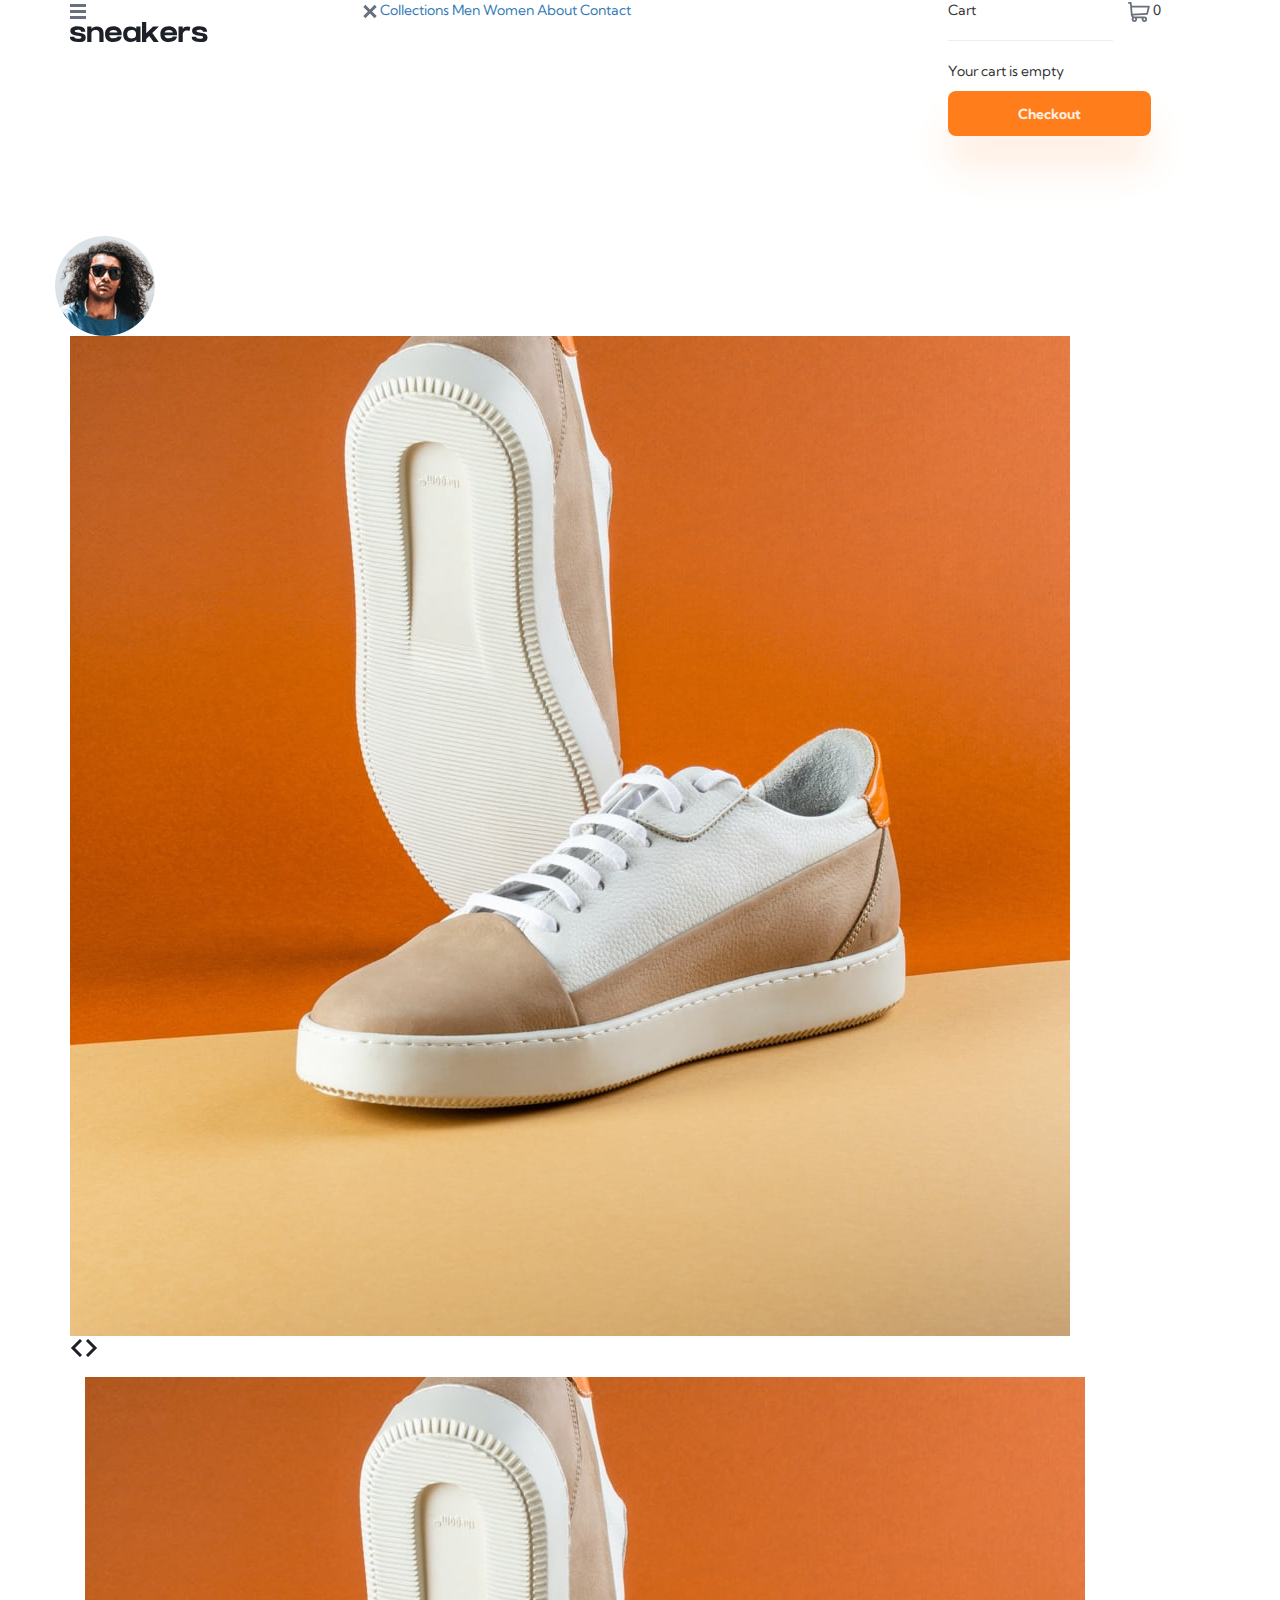
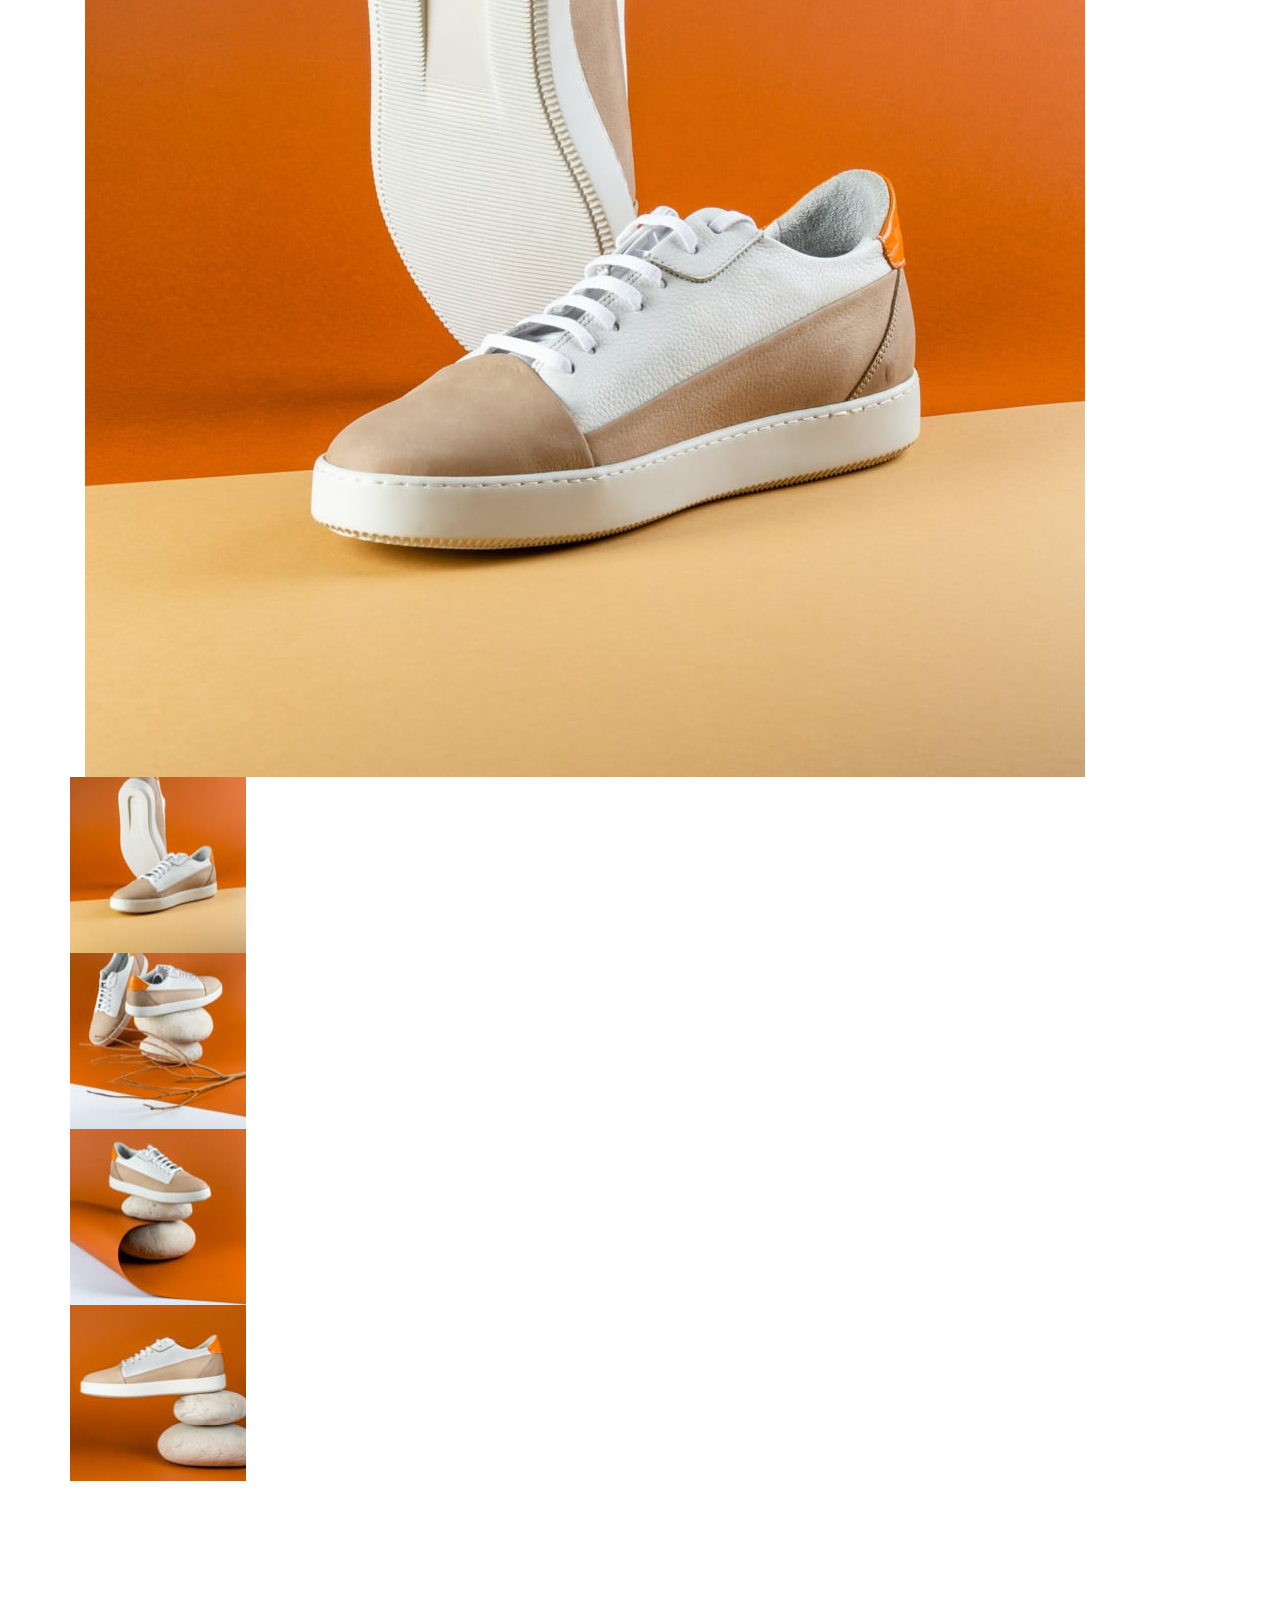
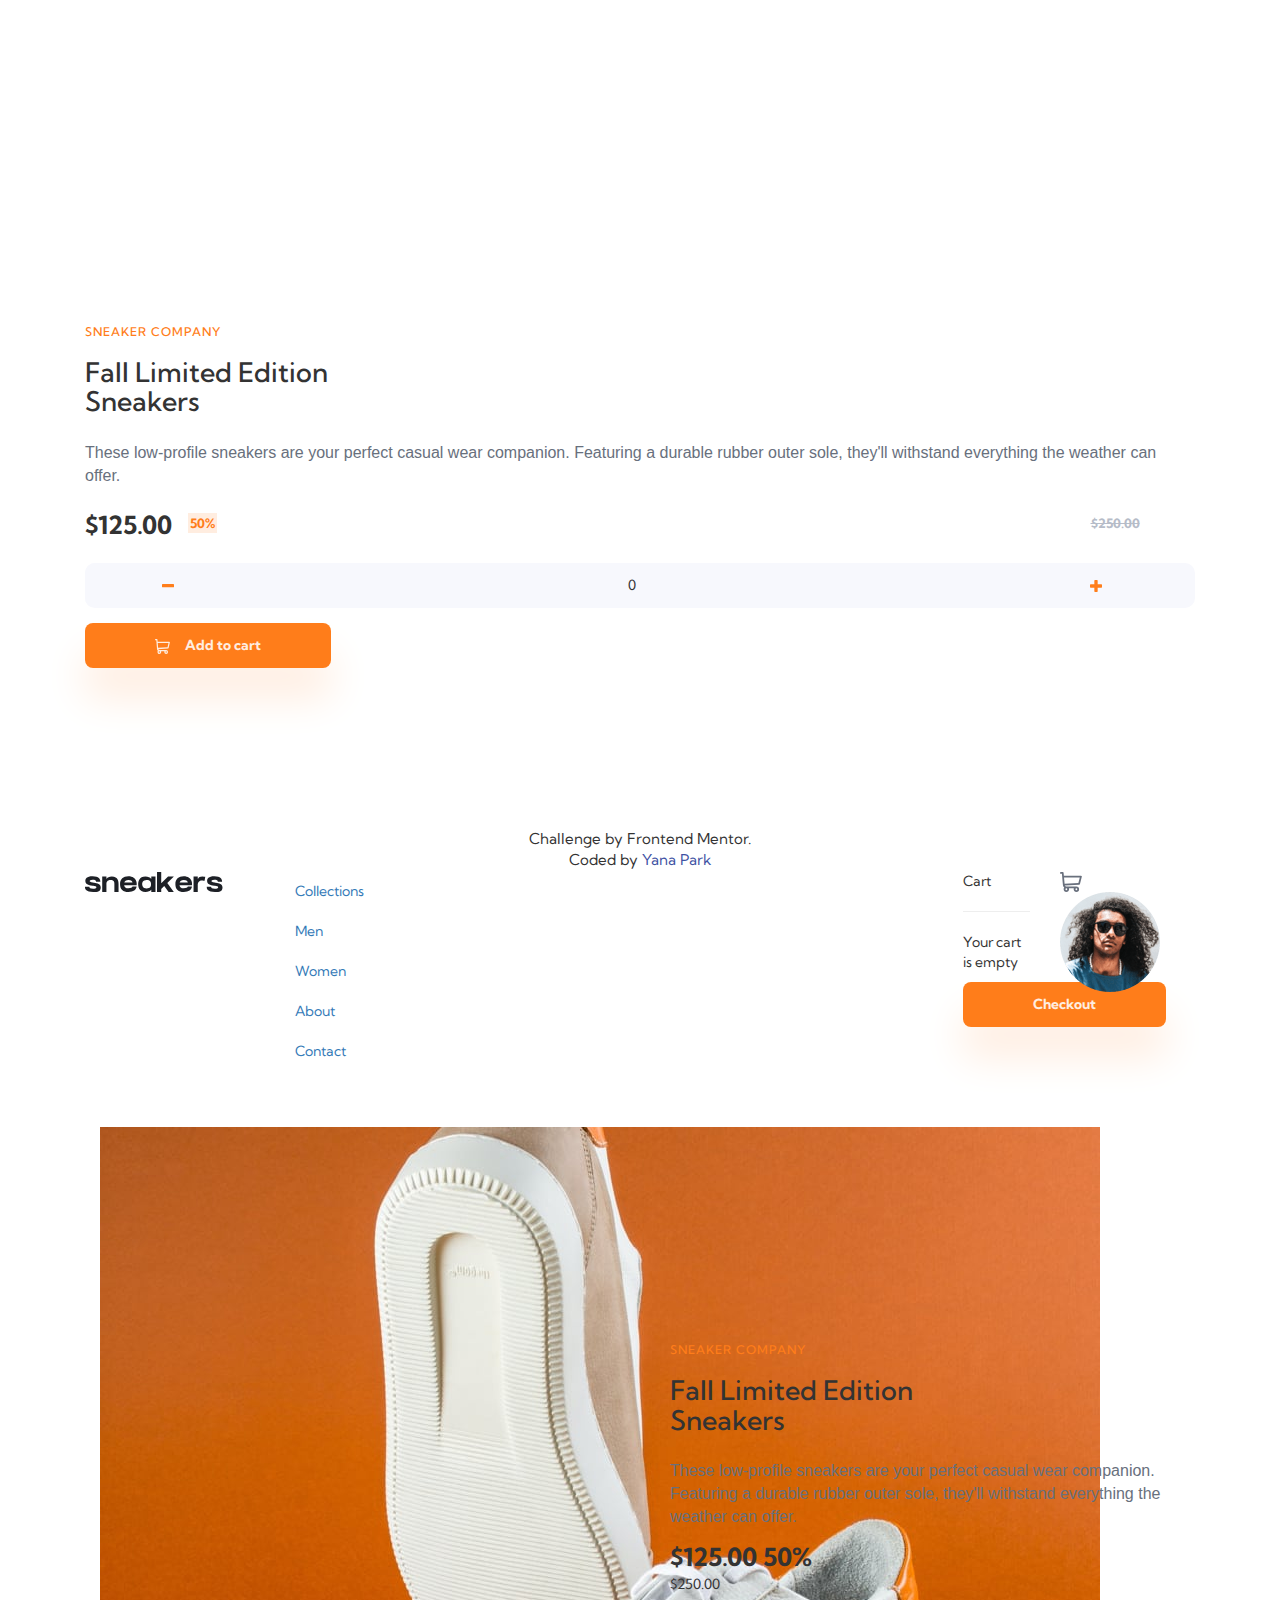
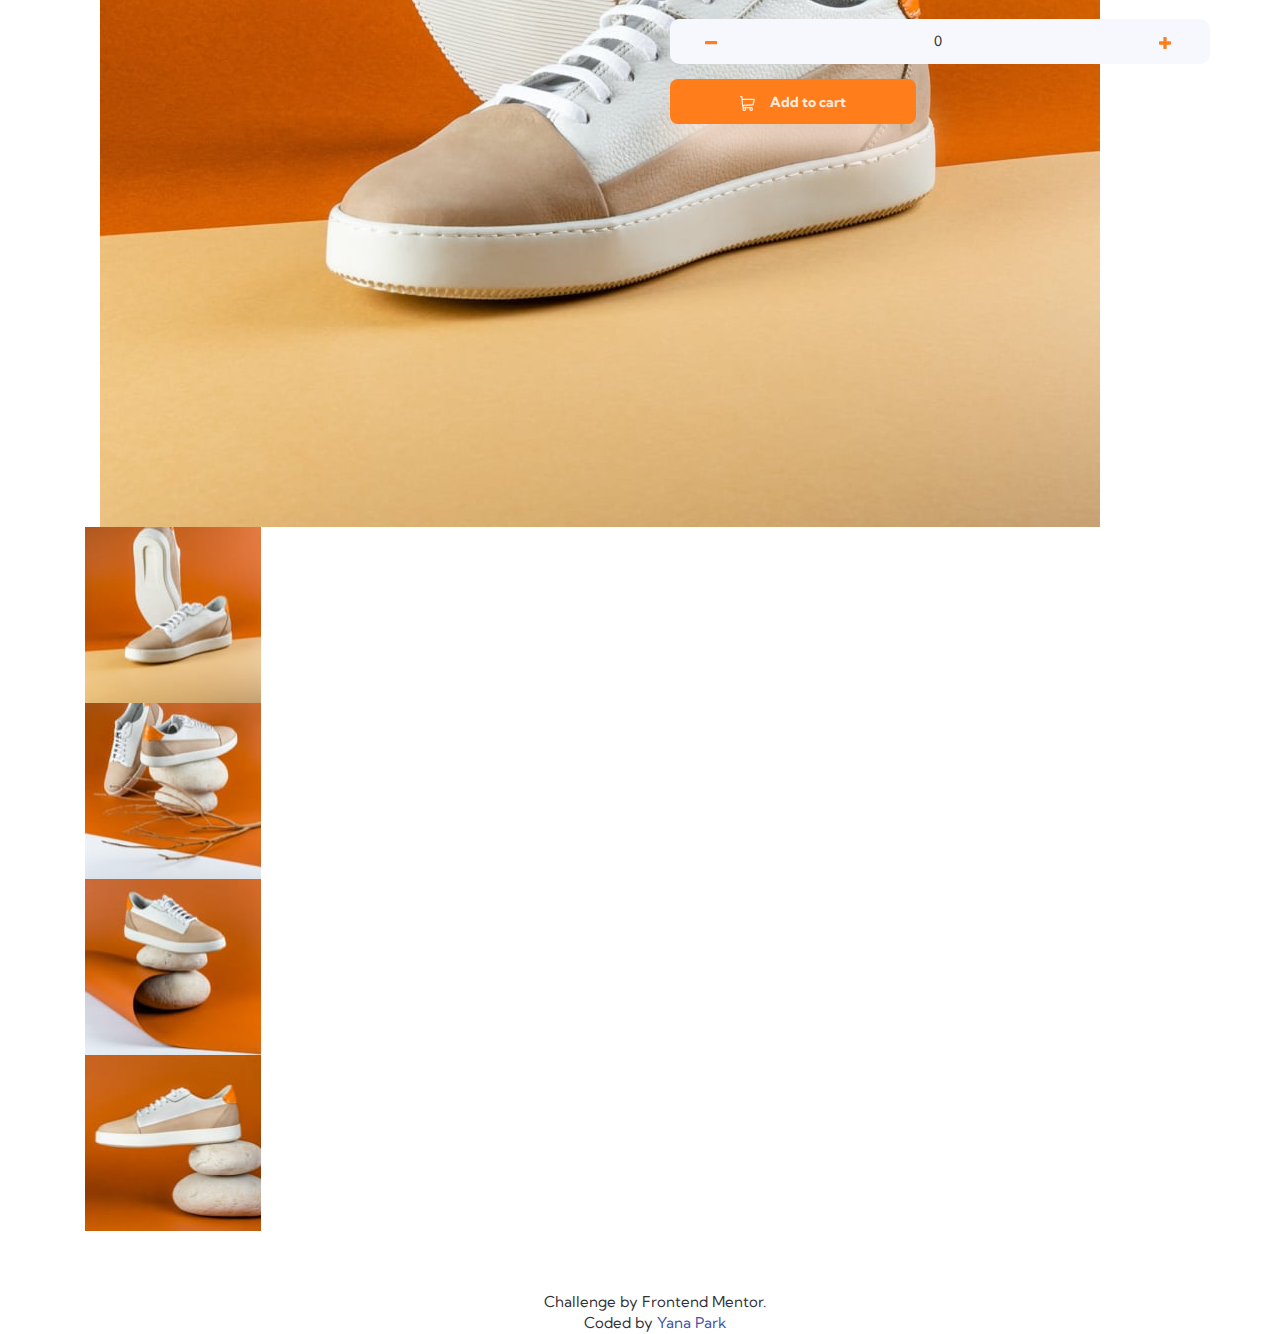
==== indexMob.html @ 666edef4 "Copied the edited code." ====
<!DOCTYPE html>
<html lang="en">

<head>
    <meta charset="UTF-8">
    <meta name="viewport" content="width=device-width, initial-scale=1.0">
    <!-- displays site properly based on user's device -->

    <link rel="icon" type="image/png" sizes="32x32" href="./images/favicon-32x32.png">

    <title>Frontend Mentor | E-commerce product page</title>
    <link rel="preconnect" href="https://fonts.googleapis.com">
    <link rel="preconnect" href="https://fonts.gstatic.com" crossorigin>
    <link href="https://fonts.googleapis.com/css2?family=Kumbh+Sans:wght@700&display=swap" rel="stylesheet">

    <link rel="stylesheet" href="https://maxcdn.bootstrapcdn.com/bootstrap/3.4.1/css/bootstrap.min.css">
    <script src="https://ajax.googleapis.com/ajax/libs/jquery/3.6.4/jquery.min.js"></script>
    <script src="https://maxcdn.bootstrapcdn.com/bootstrap/3.4.1/js/bootstrap.min.js"></script>

    <link rel="stylesheet" href="Project_3Mob.css">
</head>

<body>

    <!--------------------------------------------All versions----------------------------------------------------------------------------->
    <div class="container" id="body">


        <!--Header-->
        <div class="mobile">
            <div class="row" id="header">

                <div class="col-sm-3" id="col-sm-3-logo" href="#">

                    <!--Hamburger Icon-->
                    <div class="hamb">
                        <span id="hamb" onclick="openNav()"><img src=".\images\icon-menu.svg" alt="icon menu"></span>
                    </div>

                    <!--Logo-->
                    <div class="logo">
                        <img id="logo" src=".\images\logo.svg" alt="Logo">
                    </div>
                </div>

                <!--Menu-->
                <div class="col-sm-6" id="col-sm-6-sidenav">
                    <div id="mySidenav" class="sidenav">
                        <a href="javascript:void(0)" class="closebtn" onclick="closeNav()"><img
                                src=".\images\icon-close.svg" alt="icon close"></a>
                        <a href="#">Collections</a>
                        <a href="#">Men</a>
                        <a href="#">Women</a>
                        <a href="#">About</a>
                        <a href="#">Contact</a>
                    </div>
                </div>

                <!--Cart Window-->

                <div class="col-sm-2" id="col-sm-2-cartWindow">
                    <div id="cartWindow" class="cartWindow">
                        <p>Cart</p>
                        <hr>

                        <p class="empty">Your cart is empty</p>
                        <div class="add">
                            <button class="add-to-cart" id="add-to-cartWindow" type="button"
                                name="button"><span>Checkout</span>
                            </button>
                        </div>
                    </div>
                </div>

                <!--Cart and Avatar-->
                <div class="col-sm-1-cartAvatar">
                    <div id="cartAvatar">

                        <!--Cart with quantity space above-->
                        <div id="cartQuantity">
                            <a href="javascript:void(0)" class="openCloseCart" onclick="openCloseWindow()">
                                <img id="cart" src=".\images\icon-cart.svg" alt="Cart"></a>
                            <span class="quantityInCart">0</span>
                        </div>
                        <!--Avatar-->
                        <div><a href="javascript:void(0)" onclick="changeBorderColor()"><img id="avatar"
                                    src=".\images\image-avatar.png" alt="Avatar"></a>
                        </div>
                    </div>
                </div>
            </div>


            <!--Body-->

            <!---------------------Mobile version------------------------------------------------------------------------------------------>
            <!--Main picture of product-->

            <div>
                <div class="col-sm-6" id="productDescrMob" href="#">


                    <!--Thumbnails. 
            
How to create thumbnails for desktop version
                    https://www.w3schools.com/howto/howto_js_tab_img_gallery.asp

How to create a gallery for mobile version
                        https://www.w3schools.com/howto/howto_js_slideshow.asp-->

                    <div class="row" id="thumbnail">
                        <div class="slides">

                            <img class="column" src=".\images\image-product-1.jpg" alt="Product image 1">
                        </div>
                        <div class="slides">
                            <img class="column" src=".\images\image-product-2.jpg" alt="Product image 2">
                        </div>
                        <div class="slides">
                            <img class="column" src=".\images\image-product-3.jpg" alt="Product image 3">
                        </div>
                        <div class="slides">
                            <img class="column" src=".\images\image-product-4.jpg" alt="Product image 4">
                        </div>

                        <!--Next and previous buttons-->
                        <div id="slidesBtns">
                            <a class="prev" onclick="plusSlides(-1)"><img src=".\images\icon-previous.svg"
                                    alt="Previous"></a>
                            <a class="next" onclick="plusSlides(1)"><img src=".\images\icon-next.svg" alt="Next"></a>
                        </div>
                    </div>
                    <br>
                </div>
            </div>
            <!--Tablet Version-->
            <div class="col-sm-12" id="productDescrTab" href="#">
                <div>
                    <img id="product1" src=".\images\image-product-1.jpg" alt="Product 1 image">
                </div>

                <!--Thumbnails. https://www.w3schools.com/howto/howto_js_tab_img_gallery.asp-->
                <div class="row" id="thumbnail">
                    <div class="column">
                        <img src=".\images\image-product-1-thumbnail.jpg" alt="Product image 1 thumbnail">
                    </div>
                    <div class="column">
                        <img src=".\images\image-product-2-thumbnail.jpg" alt="Product image 2 thumbnail">
                    </div>
                    <div class="column">
                        <img src=".\images\image-product-3-thumbnail.jpg" alt="Product image 3 thumbnail">
                    </div>
                    <div class="column">
                        <img src=".\images\image-product-4-thumbnail.jpg" alt="Product image 4 thumbnail">
                    </div>
                </div>
            </div>

            <!--Product Description-->
            <div class="r"></div>
            <div class="col-sm-12" id="textTab">
                <div class="text">

                    <h5 id="snCompany">Sneaker Company</h5>

                    <h2 id="productName">Fall Limited Edition <br> Sneakers</h2>

                    <p id="description">These low-profile sneakers are your perfect casual wear companion. Featuring a
                        durable
                        rubber outer sole, they'll withstand everything the weather can offer.
                    </p>
                </div>

                <!--Formatted the text. Source used: https://css-tricks.com/forums/topic/howto-middle-align-small-text-next-to-large-text/-->
                <div class="newPrice"><span id="newPrice">$125.00 </span><span id="halfPricePercentage"> 50%</span>
                </div>
                <div id="oldPrice">
                    <span>$250.00</span>
                </div>

                <!--Product quantity buttons*/-->

                <div class="wrapper">

                    <button title="Minus" class="btn btn--minus" @click="changeCounter('-1')" type="button"
                        name="button">
                        <img src=".\images\icon-minus.svg" alt="" />
                    </button>
                    <input class="quantity" type="text" name="name" value="0" placeholder="0">
                    <button class="btn btn--plus" @click="changeCounter('1')" type="button" name="button">
                        <img src=".\images\icon-plus.svg" alt="Icon plus" />
                    </button>
                </div>



                <div class="add">
                    <button class="add-to-cart" type="button" name="button"><span id="span_cart"><img id=btn_cart
                                src=".\images\icon-cart_lightcolor.svg" alt="Cart icon"></span><span>Add to
                            cart</span>
                    </button>
                </div>
            </div>



            <!--Footer-->
            <div class="col-sm-12" id="col-sm-12-footerTab">
                <div class="attribution">
                    Challenge by
                    <link a href="https://www.frontendmentor.io?ref=challenge" target="_blank">Frontend Mentor.</a><br>
                    Coded by <a href="#">Yana Park</a>
                </div>
            </div>
        </div>


        <!----------------------------------------------------Desktop version------------------------------------------------------------------------>

        <div class="container" id="bodyDesktop">
            <!--Header-->
            <div class="row" id="header">

                <div class="col-sm-2" id="col-sm-2-logo" href="#">
                    <img id="logo" src=".\images\logo.svg" alt="Logo">
                </div>

                <!--Menu-->
                <div class="col-sm-7">
                    <ul class="nav">
                        <li class="nav-item">
                            <a class="nav-link" id="nav-link-coll" href="#">Collections</a>
                        </li>
                        <li class="nav-item">
                            <a class="nav-link" href="#">Men</a>
                        </li>
                        <li class="nav-item">
                            <a class="nav-link" href="#">Women</a>
                        </li>
                        <li class="nav-item">
                            <a class="nav-link" href="#">About</a>
                        </li>
                        <li class="nav-item">
                            <a class="nav-link" href="#">Contact</a>
                        </li>
                    </ul>
                </div>

                <!--Cart Window-->

                <div class="col-sm-1" id="col-sm-1-cartWindow">
                    <div id="cartWindow" class="cartWindow">
                        <p>Cart</p>
                        <hr>

                        <p class="empty">Your cart is empty</p>
                        <div class="add">
                            <button class="add-to-cart" id="add-to-cartWindow" type="button"
                                name="button"><span>Checkout</span>
                            </button>
                        </div>
                    </div>
                </div>

                <!--Cart and Avatar-->
                <div class="col-sm-1">
                    <div id="cartAvatar">
                        <img id="cart" src=".\images\icon-cart.svg" alt="Cart">
                        <img id="avatar" src=".\images\image-avatar.png" alt="Avatar">
                    </div>
                </div>
            </div>

            <!--Body-->
            <!--Main picture of product-->
            <div class="col-sm-6" href="#">
                <div>
                    <img id="product1" src=".\images\image-product-1.jpg" alt="Product 1 image">
                </div>

                <!--Thumbnails. https://www.w3schools.com/howto/howto_js_tab_img_gallery.asp-->
                <div class="row" id="thumbnail">
                    <div class="column">
                        <img src=".\images\image-product-1-thumbnail.jpg" alt="Product image 1 thumbnail">
                    </div>
                    <div class="column">
                        <img src=".\images\image-product-2-thumbnail.jpg" alt="Product image 2 thumbnail">
                    </div>
                    <div class="column">
                        <img src=".\images\image-product-3-thumbnail.jpg" alt="Product image 3 thumbnail">
                    </div>
                    <div class="column">
                        <img src=".\images\image-product-4-thumbnail.jpg" alt="Product image 4 thumbnail">
                    </div>
                </div>
            </div>
            <div class="col-sm-6">
                <div class="text">

                    <h5 id="snCompany">Sneaker Company</h5>

                    <h2 id="productName">Fall Limited Edition <br> Sneakers</h2>

                    <p id="description">These low-profile sneakers are your perfect casual wear companion. Featuring a
                        durable
                        rubber outer sole, they'll withstand everything the weather can offer.
                    </p>
                    <!--Formatted the text. Source used: https://css-tricks.com/forums/topic/howto-middle-align-small-text-next-to-large-text/-->
                    <div id="newPrice"><span id="discountPrice">$125.00 </span><span id="halfPrice"> 50%</span>
                    </div>
                    <p id="oldPrice">$250.00</p>
                    <div class="addCartbtns">
                        <div class="wrapper">

                            <button title="Minus" class="btn btn--minus" @click="changeCounter('-1')" type="button"
                                name="button">
                                <img src=".\images\icon-minus.svg" alt="" />
                            </button>
                            <input class="quantity" type="text" name="name" value="0" placeholder="0">
                            <button class="btn btn--plus" @click="changeCounter('1')" type="button" name="button">
                                <img src=".\images\icon-plus.svg" alt="Icon plus" />
                            </button>
                        </div>

                        <div class="add">
                            <button class="add-to-cart" type="button" name="button"><span id="span_cart"><img
                                        id=btn_cart src=".\images\icon-cart_lightcolor.svg"
                                        alt="Cart icon"></span><span>Add to
                                    cart</span>
                            </button>
                        </div>
                    </div>
                </div>

            </div>


            <!--Footer-->
            <div class="row">

                <div class="col-sm-12">
                    <div class="attribution">
                        Challenge by
                        <link a href="https://www.frontendmentor.io?ref=challenge" target="_blank">Frontend
                        Mentor</a>.<br>
                        Coded by <a href="#">Yana Park</a>
                    </div>
                </div>
            </div>
        </div>

        <script src="Project_3Mob.js"></script>
</body>

</html>
---- Project_3Mob.css ----
/*Mobile and Tablet Versions*/

body {
    margin: 0px;
    font-family: 'Kumbh Sans', sans-serif;
    width: 100%;
}

/* variables https://www.w3schools.com/css/css3_variables.asp*/
:root {
    --Very_dark_blue: hsl(220, 13%, 13%);
    --dark_grayish_blue: hsl(219, 9%, 45%);
    --grayish_blue: hsl(220, 14%, 75%);
    --light_grayish_blue: hsl(223, 64%, 98%);
    --white: hsl(0, 0%, 100%);
    --black: hsl(0, 0%, 0%);
    --orange: hsl(26, 100%, 55%);
    --pale_orange: hsl(25, 100%, 94%);
    /* (with 75% opacity for lightbox background)*/
}

/*Product Description Text*/
.text {
    margin-top: 40%;
    width: 100%;
}

#snCompany {
    text-transform: uppercase;
    color: var(--orange);
    letter-spacing: 1px;
    font-family: 'Kumbh Sans', sans-serif;
    font-size: 12px;
    margin: 0px;
}

#productName {
    font-family: 'Kumbh Sans', sans-serif;
    font-size: 27px;
    margin-bottom: 25px;
}

#description {
    font-family: sans-serif;
    font-size: 16px;
    color: var(--dark_grayish_blue);
}

.newPrice {
    font-family: 'Kumbh Sans', sans-serif;
    width: 70%;
    height: 50px;
    line-height: 50px;
    float: left;
}

#newPrice {
    font-weight: 700;
    font-size: 25px;
    vertical-align: middle;
}

#halfPricePercentage {
    font-size: 13px;
    font-weight: 700;
    color: var(--orange);
    background-color: var(--pale_orange);
    margin-left: 10px;
    padding: 2px;
}

div#oldPrice {
    width: 25%;
    height: 50px;
    line-height: 50px;
    float: left;
    text-decoration: line-through;
    color: var(--grayish_blue);
    font-size: 13px;
    font-weight: bold;
    vertical-align: middle;
    text-align: right;
}

.wrapper {
    width: 100%;
    height: 45px;
    margin-top: 15px;
    margin-right: 10px;
    margin-bottom: 15px;
    border: none;
    border-radius: 10px;
    background-color: var(--light_grayish_blue);
    float: left;
    overflow-x: hidden;
}

.btn--minus {
    background-color: var(--light_grayish_blue);
    vertical-align: middle;
    width: 15%;
    padding: 11px;
}

.quantity {
    width: 68%;
    border: none;
    text-align: center;
    vertical-align: middle;
    padding-top: 11px;
    padding-bottom: 11px;
    background-color: var(--light_grayish_blue);
}

.btn--plus {
    background-color: var(--light_grayish_blue);
    vertical-align: middle;
    width: 15%;
    padding: 11px;
}

.add {
    float: left;
}

#btn_cart {
    height: 15px;
    width: 15px;
}

#span_cart {
    padding-right: 15px;
}

.add-to-cart {
    width: 100%;
    height: 45px;
    color: hsl(25, 100%, 94%);
    font-weight: bold;
    border: none;
    border-radius: 8px;
    padding-top: 10px;
    padding-bottom: 10px;
    padding-left: 70px;
    padding-right: 70px;
    background-color: var(--orange);
    margin-bottom: 100px;
    box-shadow: 0px 30px 40px var(--pale_orange);
}

.attribution {
    font-size: 15px;
    text-align: center;
    padding-top: 60px;
}

.attribution a {
    color: hsl(228, 45%, 44%);
}


/*Mobile version*/

@media only screen and (max-width: 576px) {
    .container {
        width: 100%;
        margin: 0px;
        padding-left: 0px;
        padding-right: 0px;
    }
    #header {
        display: block;
        margin-left: 0px;
        margin-right: 0px;
        margin-top: 25px;
        margin-bottom: 25px;
        width: 100%;
    }
    #productDescrTab {
        display: none;
    }
    #col-sm-12-footerTab{
        display: none;
    }

    .product {
        display: none;
    }
    #bodyDesktop{
        display: none;
    }
/*Menu*/
.hamb{
    width: 10%;
}
#hamb {
    float: left;
    cursor: pointer;
    padding-top: 5px;
    padding-left: 5px;
}

.sidenav {
    height: 100%;
    width: 0;
    position: fixed;
    z-index: 1;
    top: 0;
    left: 0;
    background-color: white;
    overflow-x: hidden;
    transition: 0.5s;
    padding-top: 60px;
}

.sidenav a {
    padding: 10px 10px 10px 32px;
    text-decoration: none;
    font-size: 20px;
    font-weight: bold;
    color: black;
    display: block;
    transition: 0.3s;
}

.sidenav a:hover {
    color: var(--dark_grayish_blue);
}

.sidenav .closebtn {
    position: absolute;
    top: 0;
    font-size: 36px;
    margin-left: 0px;
    color: var(--dark_grayish_blue)
}

div.sidenav {
    padding-top: 80px;
}

/*Logo*/

#col-sm-3-logo{
    width:auto;
}
.logo {
    float: left;
    margin-top: 5px;
    margin-left: 15px;
}

img#logo {
    display: block;
    margin-right: 0px;
}

/*Cart Window*/

.cartWindow {
    display: none;
    height: 60%;
    width: 90%;
    margin-top: 50px;
    position: fixed;
    z-index: 1;
    background-color: white;
    overflow: auto;
    transition: 1s;
    border-radius: 10px;
    align-self: center;
    box-shadow: 0px 8px 16px 0px rgba(0, 0, 0, 0.2);
}

.cartWindow p {
    font-size: 15px;
    font-weight: bold;
    color: black;
    padding-left: 15px;
    padding-top: 15px;
}

p.empty {
    font-size: 15px;
    color: var(--dark_grayish_blue);
    text-align: center;
}

.add {
    width: 100%;

}

#add-to-cartWindow {
    width: 90%;
    height: 45px;
    margin-bottom: 20px;
    box-shadow: none;
    margin: 15px;
}

/*Cart and Avatar*/
#cartQuantity{
    position:relative;
    
}
#cart {
    padding-right: 10px;
    position: relative;
}


/*Round circle space for product quantity in the cart to appear above the cart image*/

.quantityInCart {
    background-color: var(--orange);
    border-radius: 50%;
    justify-content: center;
    align-items: center;
    font-size: 8px;
    color: white;
    position: absolute;
    top: -5px;
    right: 10%;
    padding: 2px 7px;
}

#cartAvatar {
    float: right;
    display: flex;
}

#avatar {
    height: 25px;
    width: 25px;
    margin-right: 10px;
    border-radius: 50px;
    border: 3px solid none;
}

#col-sm-6-sidenav {
    width: auto;
    padding: 0px;
}
#col-sm-2-cartWindow{
    width: auto;
}
#col-sm-1-cartAvatar{
    width: auto;
}


    div.slides {
        width: 100%;
        height: 100%;
        
        margin: auto;
    }

    .slides {
        display: none;
    }

    #slidesBtns {
        margin-top: -50%;
        margin-bottom: 80px;
        /*to edit later*/
    }

    .show {
        display: block;
    }

    .prev,
    .next {
        cursor: pointer;
        border-radius: 50%;
        padding: 10px 14px;
        background-color: white;
        position: absolute;
        transition: 0.6s ease;
    }

    .next {
        right: 0;
        margin-right: 15px;
    }

    .prev {
        margin-left: 15px;
    }

    img.column {
        width: 100%;
        height: 100%;
    }
}

/*Tablet version*/

@media only screen and (min-width: 577px) and (max-width: 768px) {
   
    .container {
        width: 100%;
        margin: 0px;
        padding-left: 0px;
        padding-right: 0px;
    }
    #header {
        display: block;
        margin-left: 0px;
        margin-right: 0px;
        margin-top: 25px;
        margin-bottom: 25px;
        width: 100%;
    }

    #productDescrMob {
        display: none;
    }
    #bodyDesktop{
        display: none;
    }


    /*Menu*/

#hamb {
    float: left;
    cursor: pointer;
    padding-top: 5px;
    padding-left: 5px;
}

.sidenav {
    height: 100%;
    width: 0;
    position: fixed;
    z-index: 1;
    top: 0;
    left: 0;
    background-color: white;
    overflow-x: hidden;
    transition: 0.5s;
    padding-top: 60px;
}

.sidenav a {
    padding: 10px 10px 10px 32px;
    text-decoration: none;
    font-size: 20px;
    font-weight: bold;
    color: black;
    display: block;
    transition: 0.3s;
}

.sidenav a:hover {
    color: var(--dark_grayish_blue);
}

.sidenav .closebtn {
    position: absolute;
    top: 0;
    font-size: 36px;
    margin-left: 0px;
    color: var(--dark_grayish_blue)
}

div.sidenav {
    padding-top: 80px;
}

/*Logo*/

.logo {
    float: left;
    margin-top: 5px;
    margin-left: 15px;
}

img#logo {
    display: block;
    margin-right: 0px;
}

/*Cart Window*/

.cartWindow {
    display: none;
    height: 60%;
    width: 90%;
    margin-top: 50px;
    position: fixed;
    z-index: 1;
    background-color: white;
    overflow: auto;
    transition: 1s;
    border-radius: 10px;
    align-self: center;
    box-shadow: 0px 8px 16px 0px rgba(0, 0, 0, 0.2);
}

.cartWindow p {
    font-size: 15px;
    font-weight: bold;
    color: black;
    padding-left: 15px;
    padding-top: 15px;
}

p.empty {
    font-size: 15px;
    color: var(--dark_grayish_blue);
    text-align: center;
}

.add {
    width: 100%;

}

#add-to-cartWindow {
    width: 90%;
    height: 45px;
    margin-bottom: 20px;
    box-shadow: none;
    margin: 15px;
}

/*Cart and Avatar*/

#cart {
    padding-right: 10px;
}

/*Round circle space for product quantity in the cart to appear above the cart image*/

.quantityInCart {
    background-color: var(--orange);
    border-radius: 50%;
    display: flex;
    justify-content: center;
    align-items: center;
    font-size: 8px;
    color: white;
    position: absolute;
    top: -5px;
    left: 80%;
    padding: 2px 7px;
}

#cartAvatar {
    float: right;
    display: flex;
}

#avatar {
    height: 25px;
    width: 25px;
    margin-right: 10px;
    border-radius: 50px;
    border: 3px solid none;
}


#col-sm-6-sidenav {
    width: 100%;
    padding: 0px;
}


    /*Gallery*/

    #product1 {
        max-width: 75%;
        max-height: 75%;
        border-radius: 15px;
        margin-top: 70px;
        margin-left: 70px;
        margin-right: 70px;
    }

    .column {
        max-width: 100%;
        max-height: 100%;
        padding-top: 25px;
        padding-left: 10px;
        padding-right: 10px;
    }

    .column img {
        max-width: 100%;
        max-height: 100%;
        border-radius: 15px;
        border: 3px solid none;
    }

    /*https://www.w3schools.com/howto/howto_js_tab_img_gallery.asp (hover effect)*/

    .column img:hover {
        opacity: 0.5;
        border: 3px solid;
        border-color: hsl(26, 100%, 55%);
    }

    #thumbnail {
        display: flex;
        flex: 50%;
        width: 77%;
        margin-left: 70px;
        margin-right: 70px;
        justify-items: center;
    }
}

/*Desktop version*/

@media only screen and (min-width: 769px) and (max-width: 992px) {
    
    /*Hide Mobile version*/
    .mobile {
        display: none;
    }    

    .container {
        max-width: 1440px;
        margin-left: 50px;
        margin-right: 50px;
    }
/*Header*/
#header {
    display: block;
    border-bottom: 2px solid hsl(223, 64%, 98%);
    margin-left: 30px;
    margin-right: 30px;
    margin-top: 30px;
    max-width: 1440px;
    
    
}

/*Logo*/
.col-sm-2 {
    width: 150px;
    margin-right: 30px;
    padding-left: 0px !important;

}

img#logo {
    display: block;
    padding-top: 15px;
    padding-right: 12px;
}

/*Menu*/
.col-sm-7 {
    width: 60%;
    padding: 0px !important;
}
.nav{
    margin-left: 10px;
}
li a {
    float: left;
    height: 80px;
    color: var(--dark_grayish_blue);
    font-family: sans-serif;
    font-size: 16px;
    background-color: white !important;
}
li a:hover{
    display: block;
    border-bottom: 4px solid hsl(26, 100%, 55%);
}

.nav-link {
    display: block;
    padding-top: 15px !important;
    padding-right: 0px !important;
    padding-left: 0px !important;
    padding-bottom: 0px !important;
    margin-right: 15px;
    margin-left: 15px;
    border-bottom: 4px solid white;
    
}

#nav-link-coll {
    padding-left: 0px !important;
}

/*Cart Window*/
    #col-sm-1-cartWindow{
        width: 1px;
    }
.cartWindow {
    display: none;
    height: 60%;
    width: 90%;
    margin-top: 50px;
    position: fixed;
    z-index: 1;
    background-color: white;
    overflow: auto;
    transition: 1s;
    border-radius: 10px;
    align-self: center;
    box-shadow: 0px 8px 16px 0px rgba(0, 0, 0, 0.2);
}

.cartWindow p {
    font-size: 15px;
    font-weight: bold;
    color: black;
    padding-left: 15px;
    padding-top: 15px;
}

p.empty {
    font-size: 15px;
    color: var(--dark_grayish_blue);
    text-align: center;
}

.add {
    width: 100%;

}

#add-to-cartWindow {
    width: 90%;
    height: 45px;
    margin-bottom: 20px;
    box-shadow: none;
    margin: 15px;
}

 /*Cart & Avatar*/
.col-sm-1 {
    width: 20%;
}

#cartAvatar {
    float: left;
}

/*Cart*/
#cart {
    padding-right: 17px;
}

/*Avatar*/
#avatar {
    height: 50px;
    width: 50px;
    padding: 0px;
    border-radius: 50px;
    border: 3px solid none;
}



    /*Product description*/

    /*Gallery*/
    #product1 {
        max-width: 75%;
        max-height: 75%;
        border-radius: 15px;
        margin-top: 70px;
        margin-left: 70px;
        margin-right: 70px;
    }

    .column {

        max-width: 100%;
        max-height: 100%;
        padding-top: 25px;
        padding-left: 10px;
        padding-right: 10px;


    }

    .column img {

        max-width: 100%;
        max-height: 100%;
        border-radius: 15px;
        border: 3px solid none;



    }

    /*https://www.w3schools.com/howto/howto_js_tab_img_gallery.asp (hover effect)*/
    .column img:hover {
        opacity: 0.5;
        border: 3px solid;
        border-color: hsl(26, 100%, 55%);

    }

    #thumbnail {
        display: flex;
        flex: 50%;
        width: 77%;
        margin-left: 70px;
        margin-right: 70px;
        justify-items: center;


    }


    /*Description*/
    .text {
        margin-top: 130px;
        width: 420px;
        padding-left: 10px;
    }

    #snCompany {
        text-transform: uppercase;
        color: hsl(26, 100%, 55%);
        letter-spacing: 1px;
        font-family: 'Kumbh Sans', sans-serif;
        font-size: 12px;
    }

    #productName {
        font-family: 'Kumbh Sans', sans-serif;
        font-size: 35px;
        margin-bottom: 30px;
    }

    #description {
        font-family: sans-serif;
        font-size: 16px;
        color: hsl(219, 9%, 45%);
    }

    #newPrice {
        font-family: 'Kumbh Sans', sans-serif;
        height: 50px;
        line-height: 50px;
    }

    #discountPrice {
        font-weight: 700;
        font-size: 20px;
        vertical-align: middle;
    }

    #halfPrice {
        font-size: 11px;
        font-weight: 700;
        color: hsl(26, 100%, 55%);
        background-color: hsl(25, 100%, 94%);
        margin-left: 10px;
        padding: 2px;
    }

    #oldPrice {
        text-decoration: line-through;
        color: hsl(220, 14%, 75%);
        font-size: 12px;
        font-weight: bold;
    }

    .addCartbtns {
        margin-top: 30px;
        vertical-align: center;
        /*Still couldn't figure out*/
    }

    .quantity {
        width: 34px;
        border: none;
        text-align: center;
        background-color: hsl(223, 64%, 98%);
    }

    .wrapper {
        width: 120px;
        margin-right: 10px;
        border: none;
        background-color: hsl(223, 64%, 98%);
        float: left;
    }

    .btn--minus {
        background-color: hsl(223, 64%, 98%);
    }

    .btn--plus {
        background-color: hsl(223, 64%, 98%);
    }

    .add {
        float: left;
    }

    #btn_cart {
        height: 15px;
        width: 15px;
    }

    #span_cart {
        padding-right: 15px;
    }

    .add-to-cart {
        color: hsl(25, 100%, 94%);
        font-weight: bold;
        border: none;
        padding-top: 10px;
        padding-bottom: 10px;
        padding-left: 70px;
        padding-right: 70px;
        background-color: hsl(26, 100%, 55%);
        border-radius: 8px;
    }

    .attribution {
        font-size: 15px;
        text-align: center;
        padding-top: 60px;
    }

    .attribution a {
        color: hsl(228, 45%, 44%);
    }

}
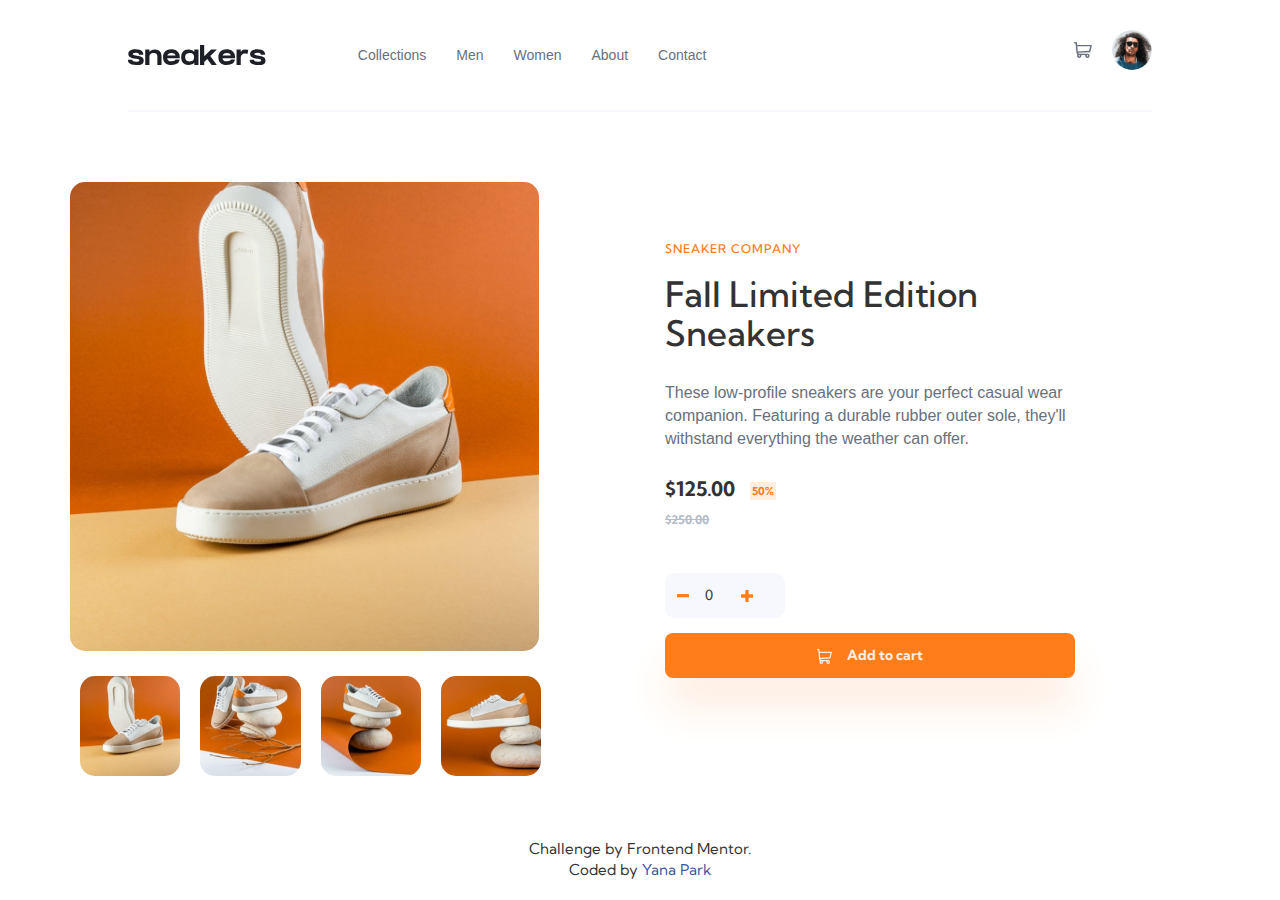
==== commit f0a8e3b8: "Modify menu of all verions. Adjust width of the header columns. change font size of menu links of es" ====
--- a/indexMob.html
+++ b/indexMob.html
@@ -65,8 +65,22 @@
 
                         <p class="empty">Your cart is empty</p>
                         <div class="add">
-                            <button class="add-to-cart" id="add-to-cartWindow" type="button"
-                                name="button"><span>Checkout</span>
+                            <button class="add-to-cart" id="add-to-cartWindow" type="button" name="button"><span>Checkout</span>
+                            </button>
+                        </div>
+                    </div>
+                </div>
+
+                <!--Cart Window-->
+
+                <div class="col-sm-2" id="col-sm-2-cartWindow">
+                    <div id="cartWindow" class="cartWindow">
+                        <p>Cart</p>
+                        <hr>
+
+                        <p class="empty">Your cart is empty</p>
+                        <div class="add">
+                            <button class="add-to-cart" id="add-to-cartWindow" type="button" name="button"><span>Checkout</span>
                             </button>
                         </div>
                     </div>
@@ -226,7 +240,7 @@
                 </div>
 
                 <!--Menu-->
-                <div class="col-sm-7">
+                <div class="col-sm-7" id="col-sm-7-menu">
                     <ul class="nav">
                         <li class="nav-item">
                             <a class="nav-link" id="nav-link-coll" href="#">Collections</a>
@@ -246,9 +260,15 @@
                     </ul>
                 </div>
 
-                <!--Cart Window-->
-
-                <div class="col-sm-1" id="col-sm-1-cartWindow">
+                
+
+                <!--Cart and Avatar-->
+                <div class="col-sm-3" id="col-sm-3-cartAvatar">
+                    <div id="cartAvatar">
+                        <img id="cart" src=".\images\icon-cart.svg" alt="Cart">
+                        <!--Cart Window-->
+
+                
                     <div id="cartWindow" class="cartWindow">
                         <p>Cart</p>
                         <hr>
@@ -260,12 +280,7 @@
                             </button>
                         </div>
                     </div>
-                </div>
-
-                <!--Cart and Avatar-->
-                <div class="col-sm-1">
-                    <div id="cartAvatar">
-                        <img id="cart" src=".\images\icon-cart.svg" alt="Cart">
+                
                         <img id="avatar" src=".\images\image-avatar.png" alt="Avatar">
                     </div>
                 </div>
@@ -273,6 +288,7 @@
 
             <!--Body-->
             <!--Main picture of product-->
+            <div class="row" id="row-product">
             <div class="col-sm-6" href="#">
                 <div>
                     <img id="product1" src=".\images\image-product-1.jpg" alt="Product 1 image">
@@ -334,7 +350,7 @@
 
             </div>
 
-
+        </div>
             <!--Footer-->
             <div class="row">
 
--- a/Project_3Mob.css
+++ b/Project_3Mob.css
@@ -159,7 +159,7 @@
 }
 
 
-/*Mobile version*/
+/*-----------------------------------------Mobile version--------------------------------*/
 
 @media only screen and (max-width: 576px) {
     .container {
@@ -253,6 +253,11 @@
 img#logo {
     display: block;
     margin-right: 0px;
+}
+
+#col-sm-6-sidenav {
+    width: auto;
+    padding: 0px;
 }
 
 /*Cart Window*/
@@ -288,15 +293,15 @@
 
 .add {
     width: 100%;
+    display: flex;
 
 }
 
 #add-to-cartWindow {
     width: 90%;
     height: 45px;
-    margin-bottom: 20px;
     box-shadow: none;
-    margin: 15px;
+    margin: auto;
 }
 
 /*Cart and Avatar*/
@@ -338,10 +343,7 @@
     border: 3px solid none;
 }
 
-#col-sm-6-sidenav {
-    width: auto;
-    padding: 0px;
-}
+
 #col-sm-2-cartWindow{
     width: auto;
 }
@@ -396,7 +398,7 @@
     }
 }
 
-/*Tablet version*/
+/*---------------------------------Tablet version--------------------------------------*/
 
 @media only screen and (min-width: 577px) and (max-width: 768px) {
    
@@ -424,7 +426,10 @@
 
 
     /*Menu*/
-
+    
+.hamb{
+        width: 10%;
+    }
 #hamb {
     float: left;
     cursor: pointer;
@@ -472,7 +477,9 @@
 }
 
 /*Logo*/
-
+#col-sm-3-logo{
+    width: 40%;
+}
 .logo {
     float: left;
     margin-top: 5px;
@@ -486,6 +493,218 @@
 
 /*Cart Window*/
 
+.cartWindow {
+    display: none;
+    height: 60%;
+    width: 90%;
+    margin-top: 50px;
+    position: fixed;
+    z-index: 1;
+    background-color: white;
+    overflow: auto;
+    transition: 1s;
+    border-radius: 10px;
+    box-shadow: 0px 8px 16px 0px rgba(0, 0, 0, 0.2);
+}
+
+.cartWindow p {
+    font-size: 15px;
+    font-weight: bold;
+    color: black;
+    padding-left: 15px;
+    padding-top: 15px;
+}
+
+p.empty {
+    font-size: 15px;
+    color: var(--dark_grayish_blue);
+    text-align: center;
+}
+
+.add {
+    width: 100%;
+    display: flex;
+
+}
+
+#add-to-cartWindow {
+    width: 80%;
+    height: 45px;
+    box-shadow: none;
+    margin: auto;
+}
+
+/*Cart and Avatar*/
+#cartQuantity{
+    position:relative;
+    
+}
+#cart {
+    padding-right: 10px;
+}
+
+/*Round circle space for product quantity in the cart to appear above the cart image*/
+
+.quantityInCart {
+    background-color: var(--orange);
+    border-radius: 50%;
+    justify-content: center;
+    align-items: center;
+    font-size: 8px;
+    color: white;
+    position: absolute;
+    top: -5px;
+    right: 10%;
+    padding: 2px 7px;
+}
+
+#cartAvatar {
+    float: right;
+    display: flex;
+}
+
+#avatar {
+    height: 25px;
+    width: 25px;
+    margin-right: 10px;
+    border-radius: 50px;
+    border: 3px solid none;
+}
+
+
+#col-sm-6-sidenav {
+    width: auto;
+    padding: 0px;
+}
+
+
+    /*Gallery*/
+
+    #product1 {
+        max-width: 75%;
+        max-height: 75%;
+        border-radius: 15px;
+        margin-top: 70px;
+        margin-left: 70px;
+        margin-right: 70px;
+    }
+
+    .column {
+        max-width: 100%;
+        max-height: 100%;
+        padding-top: 25px;
+        padding-left: 10px;
+        padding-right: 10px;
+    }
+
+    .column img {
+        max-width: 100%;
+        max-height: 100%;
+        border-radius: 15px;
+        border: 3px solid none;
+    }
+
+    /*https://www.w3schools.com/howto/howto_js_tab_img_gallery.asp (hover effect)*/
+
+    .column img:hover {
+        opacity: 0.5;
+        border: 3px solid;
+        border-color: hsl(26, 100%, 55%);
+    }
+
+    #thumbnail {
+        display: flex;
+        flex: 50%;
+        width: 77%;
+        margin-left: 70px;
+        margin-right: 70px;
+        justify-items: center;
+    }
+}
+
+/*Desktop version*/
+
+@media only screen and (min-width: 769px) 
+ {
+    
+    /*Hide Mobile version*/
+    .mobile {
+        display: none;
+    }    
+
+.container {
+    width: 100%;
+    margin: 0px;
+    padding-left: 0px;
+    padding-right: 0px;
+    }
+/*Header*/
+#header {
+    display: block;
+    border-bottom: 2px solid hsl(223, 64%, 98%);
+    margin-left: auto;
+    margin-right: auto;
+    margin-top: 30px;
+    width: 80%;
+    
+    
+    
+}
+
+/*Logo*/
+.col-sm-2 {
+    padding-left: 0px !important;
+    padding-right: 0px;
+    width:20%;
+}
+
+img#logo {
+    display:block;
+    padding-top: 15px;
+    padding-right: 12px;
+}
+
+/*Menu*/
+#col-sm-7-menu {
+    display: block;
+    width: 65%;
+    padding: 0px !important;
+}
+.nav{
+    width: auto;
+    margin-left: 10px;
+}
+li a {
+    float: left;
+    height: 80px;
+    color: var(--dark_grayish_blue);
+    font-family: sans-serif;
+    font-size: 14px;
+    background-color: white !important;
+}
+li a:hover{
+    display: block;
+    border-bottom: 4px solid hsl(26, 100%, 55%);
+}
+
+.nav-link {
+    display: block;
+    padding-top: 15px !important;
+    padding-right: 0px !important;
+    padding-left: 0px !important;
+    padding-bottom: 0px !important;
+    margin-right: 15px;
+    margin-left: 15px;
+    border-bottom: 4px solid white;
+    
+}
+
+#nav-link-coll {
+    padding-left: 0px !important;
+}
+
+/*Cart Window*/
+    
 .cartWindow {
     display: none;
     height: 60%;
@@ -528,218 +747,12 @@
     margin: 15px;
 }
 
-/*Cart and Avatar*/
-
-#cart {
-    padding-right: 10px;
-}
-
-/*Round circle space for product quantity in the cart to appear above the cart image*/
-
-.quantityInCart {
-    background-color: var(--orange);
-    border-radius: 50%;
-    display: flex;
-    justify-content: center;
-    align-items: center;
-    font-size: 8px;
-    color: white;
-    position: absolute;
-    top: -5px;
-    left: 80%;
-    padding: 2px 7px;
-}
-
-#cartAvatar {
+ /*Cart & Avatar*/
+ #col-sm-3-cartAvatar {
+    width: auto;
     float: right;
-    display: flex;
-}
-
-#avatar {
-    height: 25px;
-    width: 25px;
-    margin-right: 10px;
-    border-radius: 50px;
-    border: 3px solid none;
-}
-
-
-#col-sm-6-sidenav {
-    width: 100%;
-    padding: 0px;
-}
-
-
-    /*Gallery*/
-
-    #product1 {
-        max-width: 75%;
-        max-height: 75%;
-        border-radius: 15px;
-        margin-top: 70px;
-        margin-left: 70px;
-        margin-right: 70px;
-    }
-
-    .column {
-        max-width: 100%;
-        max-height: 100%;
-        padding-top: 25px;
-        padding-left: 10px;
-        padding-right: 10px;
-    }
-
-    .column img {
-        max-width: 100%;
-        max-height: 100%;
-        border-radius: 15px;
-        border: 3px solid none;
-    }
-
-    /*https://www.w3schools.com/howto/howto_js_tab_img_gallery.asp (hover effect)*/
-
-    .column img:hover {
-        opacity: 0.5;
-        border: 3px solid;
-        border-color: hsl(26, 100%, 55%);
-    }
-
-    #thumbnail {
-        display: flex;
-        flex: 50%;
-        width: 77%;
-        margin-left: 70px;
-        margin-right: 70px;
-        justify-items: center;
-    }
-}
-
-/*Desktop version*/
-
-@media only screen and (min-width: 769px) and (max-width: 992px) {
-    
-    /*Hide Mobile version*/
-    .mobile {
-        display: none;
-    }    
-
-    .container {
-        max-width: 1440px;
-        margin-left: 50px;
-        margin-right: 50px;
-    }
-/*Header*/
-#header {
-    display: block;
-    border-bottom: 2px solid hsl(223, 64%, 98%);
-    margin-left: 30px;
-    margin-right: 30px;
-    margin-top: 30px;
-    max-width: 1440px;
-    
-    
-}
-
-/*Logo*/
-.col-sm-2 {
-    width: 150px;
-    margin-right: 30px;
-    padding-left: 0px !important;
-
-}
-
-img#logo {
-    display: block;
-    padding-top: 15px;
-    padding-right: 12px;
-}
-
-/*Menu*/
-.col-sm-7 {
-    width: 60%;
-    padding: 0px !important;
-}
-.nav{
-    margin-left: 10px;
-}
-li a {
-    float: left;
-    height: 80px;
-    color: var(--dark_grayish_blue);
-    font-family: sans-serif;
-    font-size: 16px;
-    background-color: white !important;
-}
-li a:hover{
-    display: block;
-    border-bottom: 4px solid hsl(26, 100%, 55%);
-}
-
-.nav-link {
-    display: block;
-    padding-top: 15px !important;
-    padding-right: 0px !important;
-    padding-left: 0px !important;
-    padding-bottom: 0px !important;
-    margin-right: 15px;
-    margin-left: 15px;
-    border-bottom: 4px solid white;
-    
-}
-
-#nav-link-coll {
-    padding-left: 0px !important;
-}
-
-/*Cart Window*/
-    #col-sm-1-cartWindow{
-        width: 1px;
-    }
-.cartWindow {
-    display: none;
-    height: 60%;
-    width: 90%;
-    margin-top: 50px;
-    position: fixed;
-    z-index: 1;
-    background-color: white;
-    overflow: auto;
-    transition: 1s;
-    border-radius: 10px;
-    align-self: center;
-    box-shadow: 0px 8px 16px 0px rgba(0, 0, 0, 0.2);
-}
-
-.cartWindow p {
-    font-size: 15px;
-    font-weight: bold;
-    color: black;
-    padding-left: 15px;
-    padding-top: 15px;
-}
-
-p.empty {
-    font-size: 15px;
-    color: var(--dark_grayish_blue);
-    text-align: center;
-}
-
-.add {
-    width: 100%;
-
-}
-
-#add-to-cartWindow {
-    width: 90%;
-    height: 45px;
-    margin-bottom: 20px;
-    box-shadow: none;
-    margin: 15px;
-}
-
- /*Cart & Avatar*/
-.col-sm-1 {
-    width: 20%;
+    padding-left: 0px;
+    padding-right: 0px;
 }
 
 #cartAvatar {
@@ -749,12 +762,13 @@
 /*Cart*/
 #cart {
     padding-right: 17px;
+    width: 35px;
 }
 
 /*Avatar*/
 #avatar {
-    height: 50px;
-    width: 50px;
+    height: 40px;
+    width: 40px;
     padding: 0px;
     border-radius: 50px;
     border: 3px solid none;
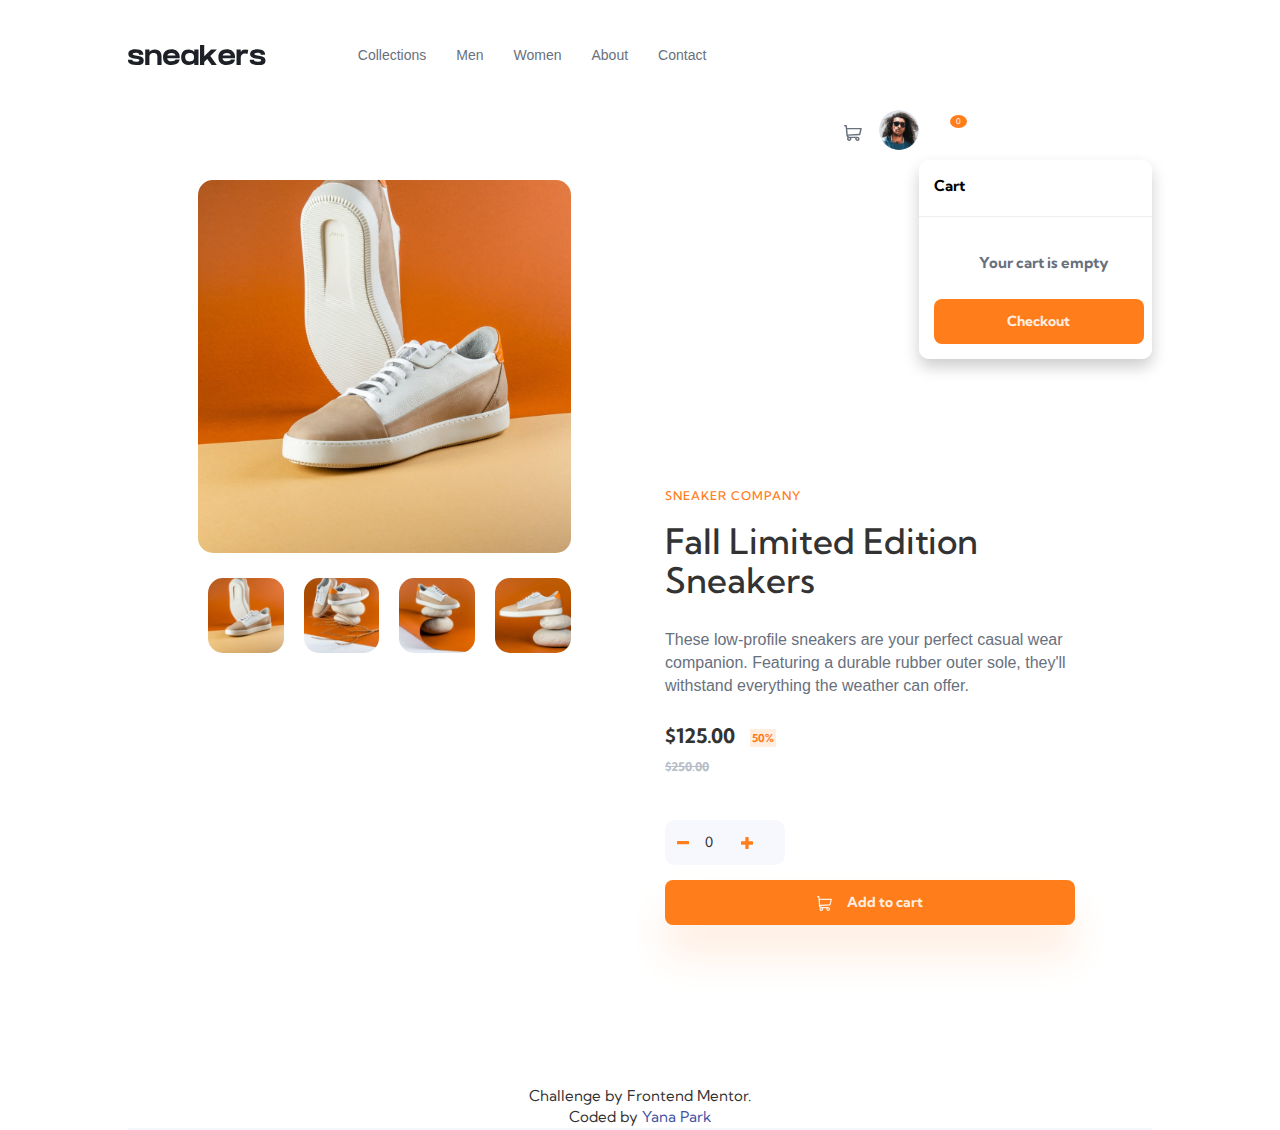
==== commit 5cf9e002: "Add cart quantity orange bubble to desktop version menu. Modify padding-top of cart and posotion of " ====
--- a/indexMob.html
+++ b/indexMob.html
@@ -262,12 +262,24 @@
 
                 
 
-                <!--Cart and Avatar-->
+<!------------------------------Cart and Avatar---------------------------------------->
                 <div class="col-sm-3" id="col-sm-3-cartAvatar">
                     <div id="cartAvatar">
-                        <img id="cart" src=".\images\icon-cart.svg" alt="Cart">
-                        <!--Cart Window-->
-
+
+<!---------------------Cart with quantity space above--------------------------------->
+                        <div id="cartQuantity">
+                            <a href="javascript:void(0)" class="openCloseCart" onclick="openCloseWindow()">
+                                <img id="cart" src=".\images\icon-cart.svg" alt="Cart"></a>
+                            <span class="quantityInCart">0</span>
+                        </div>
+
+<!------------------------------------Avatar------------------------------------------->
+
+                        <div><a href="javascript:void(0)" onclick="changeBorderColor()"><img id="avatar"
+                            src=".\images\image-avatar.png" alt="Avatar"></a>
+                            </div>
+                        
+<!--------------------------------Cart Window------------------------------------------>
                 
                     <div id="cartWindow" class="cartWindow">
                         <p>Cart</p>
@@ -280,14 +292,15 @@
                             </button>
                         </div>
                     </div>
-                
-                        <img id="avatar" src=".\images\image-avatar.png" alt="Avatar">
-                    </div>
-                </div>
-            </div>
-
-            <!--Body-->
-            <!--Main picture of product-->
+                        </div>
+                </div>
+
+
+
+
+<!--------------------------------------Body-------------------------------------------->
+<!-----------------------------Main picture of product---------------------------------->
+
             <div class="row" id="row-product">
             <div class="col-sm-6" href="#">
                 <div>
--- a/Project_3Mob.css
+++ b/Project_3Mob.css
@@ -706,11 +706,11 @@
 /*Cart Window*/
     
 .cartWindow {
-    display: none;
+    display: ;
     height: 60%;
     width: 90%;
     margin-top: 50px;
-    position: fixed;
+    position: relative;
     z-index: 1;
     background-color: white;
     overflow: auto;
@@ -756,13 +756,31 @@
 }
 
 #cartAvatar {
-    float: left;
+    float: right;
+    display: flex;
 }
 
 /*Cart*/
 #cart {
     padding-right: 17px;
+    padding-top: 15px;
     width: 35px;
+    position: relative;
+}
+
+/*Round circle space for product quantity in the cart to appear above the cart image*/
+
+.quantityInCart {
+    background-color: var(--orange);
+    border-radius: 50%;
+    justify-content: center;
+    align-items: center;
+    font-size: 8px;
+    color: white;
+    position: absolute;
+    top: 5px;
+    right: 60%;
+    padding: 1px 6px;
 }
 
 /*Avatar*/
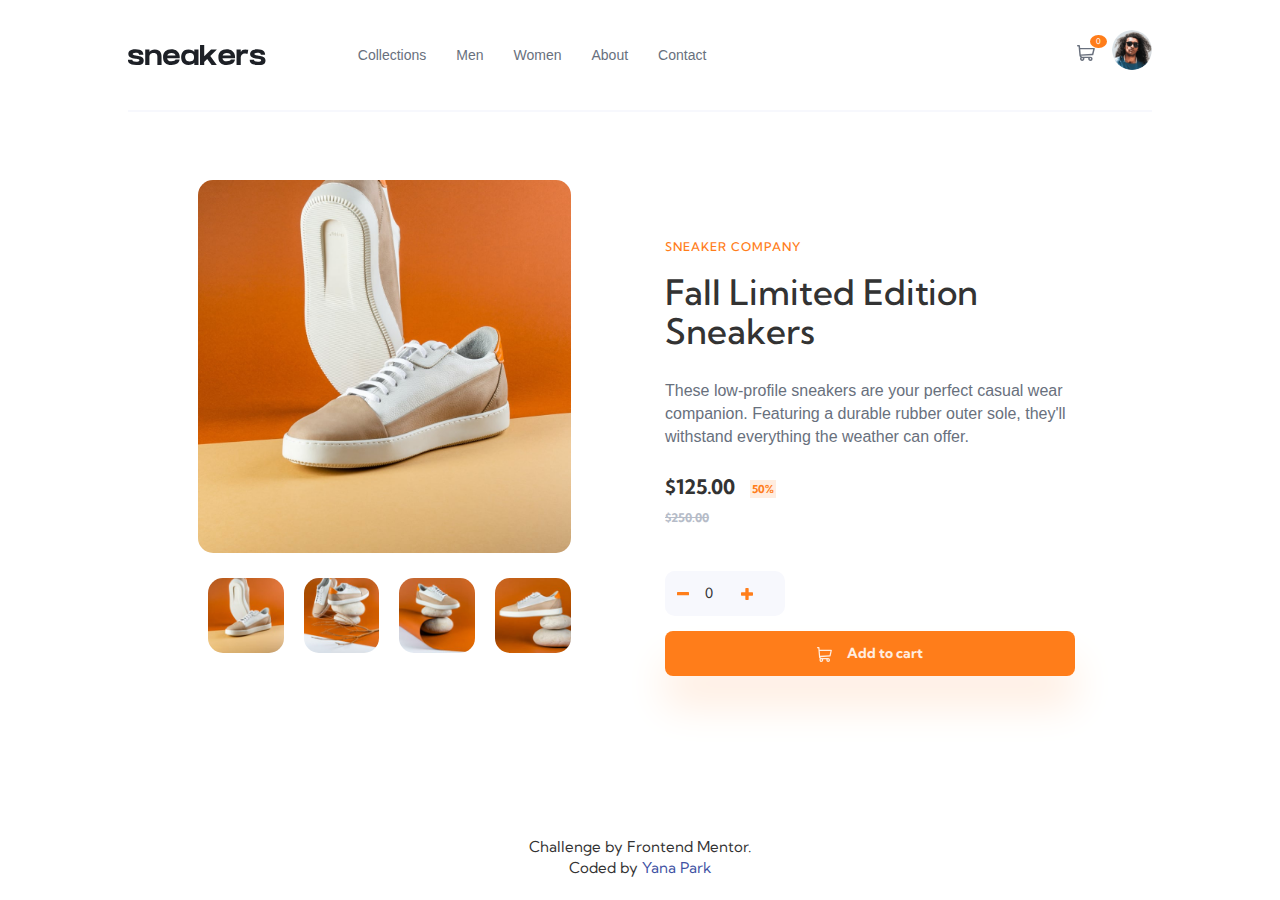
==== commit b2f17304: "Change sizes and margines of buttons to percents. Put buttons <divs> inside a <div>." ====
--- a/indexMob.html
+++ b/indexMob.html
@@ -22,17 +22,17 @@
 
 <body>
 
-    <!--------------------------------------------All versions----------------------------------------------------------------------------->
+<!--------------------------------------------Mobile and tab  versions----------------------------------------------------------------------------->
     <div class="container" id="body">
 
 
-        <!--Header-->
+<!-----------------------------------------------Header--------------------------------->
         <div class="mobile">
             <div class="row" id="header">
 
                 <div class="col-sm-3" id="col-sm-3-logo" href="#">
 
-                    <!--Hamburger Icon-->
+        <!--------------------------Hamburger Icon------------------------>
                     <div class="hamb">
                         <span id="hamb" onclick="openNav()"><img src=".\images\icon-menu.svg" alt="icon menu"></span>
                     </div>
@@ -56,6 +56,8 @@
                     </div>
                 </div>
 
+
+
                 <!--Cart Window-->
 
                 <div class="col-sm-2" id="col-sm-2-cartWindow">
@@ -65,22 +67,8 @@
 
                         <p class="empty">Your cart is empty</p>
                         <div class="add">
-                            <button class="add-to-cart" id="add-to-cartWindow" type="button" name="button"><span>Checkout</span>
-                            </button>
-                        </div>
-                    </div>
-                </div>
-
-                <!--Cart Window-->
-
-                <div class="col-sm-2" id="col-sm-2-cartWindow">
-                    <div id="cartWindow" class="cartWindow">
-                        <p>Cart</p>
-                        <hr>
-
-                        <p class="empty">Your cart is empty</p>
-                        <div class="add">
-                            <button class="add-to-cart" id="add-to-cartWindow" type="button" name="button"><span>Checkout</span>
+                            <button class="add-to-cart" id="add-to-cartWindow" type="button"
+                                name="button"><span>Checkout</span>
                             </button>
                         </div>
                     </div>
@@ -105,21 +93,17 @@
             </div>
 
 
-            <!--Body-->
-
-            <!---------------------Mobile version------------------------------------------------------------------------------------------>
-            <!--Main picture of product-->
+<!--------------------------------------Body-------------------------------------------------------------------------->
+
+<!---------------------Mobile version------------------------------------------------------------------------------------------>
+<!---------------------------------Main picture of product------------------------------------------------------------>
 
             <div>
                 <div class="col-sm-6" id="productDescrMob" href="#">
 
 
-                    <!--Thumbnails. 
-            
-How to create thumbnails for desktop version
-                    https://www.w3schools.com/howto/howto_js_tab_img_gallery.asp
-
-How to create a gallery for mobile version
+<!-----------------------------------Thumbnails------------------------------------------------------------------------------->
+<!--How to create a gallery for mobile version
                         https://www.w3schools.com/howto/howto_js_slideshow.asp-->
 
                     <div class="row" id="thumbnail">
@@ -137,7 +121,7 @@
                             <img class="column" src=".\images\image-product-4.jpg" alt="Product image 4">
                         </div>
 
-                        <!--Next and previous buttons-->
+<!-------------------------------------Next and previous buttons---------------------------------->
                         <div id="slidesBtns">
                             <a class="prev" onclick="plusSlides(-1)"><img src=".\images\icon-previous.svg"
                                     alt="Previous"></a>
@@ -147,13 +131,19 @@
                     <br>
                 </div>
             </div>
-            <!--Tablet Version-->
+
+
+<!-----------------------------Tablet Version--------------------------------------------------->
+          <!--Picture of product and thumbnails-->
+
             <div class="col-sm-12" id="productDescrTab" href="#">
                 <div>
                     <img id="product1" src=".\images\image-product-1.jpg" alt="Product 1 image">
                 </div>
 
-                <!--Thumbnails. https://www.w3schools.com/howto/howto_js_tab_img_gallery.asp-->
+<!-------------------------------Thumbnails-------------------------------------------->
+<!-- How to create thumbnails https://www.w3schools.com/howto/howto_js_tab_img_gallery.asp-->
+
                 <div class="row" id="thumbnail">
                     <div class="column">
                         <img src=".\images\image-product-1-thumbnail.jpg" alt="Product image 1 thumbnail">
@@ -170,8 +160,9 @@
                 </div>
             </div>
 
-            <!--Product Description-->
-            <div class="r"></div>
+
+<!----------------------------------Product Description------------------------------------------->
+            <div class="row"></div>
             <div class="col-sm-12" id="textTab">
                 <div class="text">
 
@@ -185,14 +176,20 @@
                     </p>
                 </div>
 
-                <!--Formatted the text. Source used: https://css-tricks.com/forums/topic/howto-middle-align-small-text-next-to-large-text/-->
+
+
+<!---------------------------------------------Price------------------------------------------->
+<!-----------------Formatted the text. Source used: https://css-tricks.com/forums/topic/howto-middle-align-small-text-next-to-large-text/-->
+
+<div class="price">
                 <div class="newPrice"><span id="newPrice">$125.00 </span><span id="halfPricePercentage"> 50%</span>
                 </div>
                 <div id="oldPrice">
                     <span>$250.00</span>
                 </div>
-
-                <!--Product quantity buttons*/-->
+            </div>
+
+<!---------------------------Quantity buttons-------------------------------------------------->
 
                 <div class="wrapper">
 
@@ -207,6 +204,7 @@
                 </div>
 
 
+<!---------------------------Button to add product in the cart--------------------------------------->
 
                 <div class="add">
                     <button class="add-to-cart" type="button" name="button"><span id="span_cart"><img id=btn_cart
@@ -218,8 +216,9 @@
 
 
 
-            <!--Footer-->
-            <div class="col-sm-12" id="col-sm-12-footerTab">
+<!--------------------------------------Footer---------------------------------------------------->
+<div class="row"></div>           
+<div class="col-sm-12" id="col-sm-12-footerTab">
                 <div class="attribution">
                     Challenge by
                     <link a href="https://www.frontendmentor.io?ref=challenge" target="_blank">Frontend Mentor.</a><br>
@@ -260,125 +259,127 @@
                     </ul>
                 </div>
 
-                
-
-<!------------------------------Cart and Avatar---------------------------------------->
+
+
+                <!------------------------------Cart and Avatar---------------------------------------->
                 <div class="col-sm-3" id="col-sm-3-cartAvatar">
                     <div id="cartAvatar">
 
-<!---------------------Cart with quantity space above--------------------------------->
+                        <!---------------------Cart with quantity space above--------------------------------->
                         <div id="cartQuantity">
-                            <a href="javascript:void(0)" class="openCloseCart" onclick="openCloseWindow()">
-                                <img id="cart" src=".\images\icon-cart.svg" alt="Cart"></a>
+                            <a href="javascript:void(0)" class="openCloseCart" onclick="openCloseWindow()"><img id="cart" src=".\images\icon-cart.svg" alt="Cart"></a>
                             <span class="quantityInCart">0</span>
                         </div>
 
-<!------------------------------------Avatar------------------------------------------->
-
-                        <div><a href="javascript:void(0)" onclick="changeBorderColor()"><img id="avatar"
-                            src=".\images\image-avatar.png" alt="Avatar"></a>
-                            </div>
-                        
-<!--------------------------------Cart Window------------------------------------------>
-                
-                    <div id="cartWindow" class="cartWindow">
-                        <p>Cart</p>
-                        <hr>
-
-                        <p class="empty">Your cart is empty</p>
-                        <div class="add">
-                            <button class="add-to-cart" id="add-to-cartWindow" type="button"
-                                name="button"><span>Checkout</span>
-                            </button>
-                        </div>
-                    </div>
-                        </div>
-                </div>
-
-
-
-
-<!--------------------------------------Body-------------------------------------------->
-<!-----------------------------Main picture of product---------------------------------->
-
-            <div class="row" id="row-product">
-            <div class="col-sm-6" href="#">
-                <div>
-                    <img id="product1" src=".\images\image-product-1.jpg" alt="Product 1 image">
-                </div>
-
-                <!--Thumbnails. https://www.w3schools.com/howto/howto_js_tab_img_gallery.asp-->
-                <div class="row" id="thumbnail">
-                    <div class="column">
-                        <img src=".\images\image-product-1-thumbnail.jpg" alt="Product image 1 thumbnail">
-                    </div>
-                    <div class="column">
-                        <img src=".\images\image-product-2-thumbnail.jpg" alt="Product image 2 thumbnail">
-                    </div>
-                    <div class="column">
-                        <img src=".\images\image-product-3-thumbnail.jpg" alt="Product image 3 thumbnail">
-                    </div>
-                    <div class="column">
-                        <img src=".\images\image-product-4-thumbnail.jpg" alt="Product image 4 thumbnail">
-                    </div>
-                </div>
-            </div>
-            <div class="col-sm-6">
-                <div class="text">
-
-                    <h5 id="snCompany">Sneaker Company</h5>
-
-                    <h2 id="productName">Fall Limited Edition <br> Sneakers</h2>
-
-                    <p id="description">These low-profile sneakers are your perfect casual wear companion. Featuring a
-                        durable
-                        rubber outer sole, they'll withstand everything the weather can offer.
-                    </p>
-                    <!--Formatted the text. Source used: https://css-tricks.com/forums/topic/howto-middle-align-small-text-next-to-large-text/-->
-                    <div id="newPrice"><span id="discountPrice">$125.00 </span><span id="halfPrice"> 50%</span>
-                    </div>
-                    <p id="oldPrice">$250.00</p>
-                    <div class="addCartbtns">
-                        <div class="wrapper">
-
-                            <button title="Minus" class="btn btn--minus" @click="changeCounter('-1')" type="button"
-                                name="button">
-                                <img src=".\images\icon-minus.svg" alt="" />
-                            </button>
-                            <input class="quantity" type="text" name="name" value="0" placeholder="0">
-                            <button class="btn btn--plus" @click="changeCounter('1')" type="button" name="button">
-                                <img src=".\images\icon-plus.svg" alt="Icon plus" />
-                            </button>
-                        </div>
-
-                        <div class="add">
-                            <button class="add-to-cart" type="button" name="button"><span id="span_cart"><img
-                                        id=btn_cart src=".\images\icon-cart_lightcolor.svg"
-                                        alt="Cart icon"></span><span>Add to
-                                    cart</span>
-                            </button>
-                        </div>
-                    </div>
-                </div>
-
-            </div>
-
-        </div>
-            <!--Footer-->
-            <div class="row">
-
-                <div class="col-sm-12">
-                    <div class="attribution">
-                        Challenge by
-                        <link a href="https://www.frontendmentor.io?ref=challenge" target="_blank">Frontend
-                        Mentor</a>.<br>
-                        Coded by <a href="#">Yana Park</a>
-                    </div>
-                </div>
-            </div>
-        </div>
-
-        <script src="Project_3Mob.js"></script>
+                        <!------------------------------------Avatar------------------------------------------->
+
+                        <div><a href="javascript:void(0)" onclick="changeBorderColor()"><img id="avatar" src=".\images\image-avatar.png" alt="Avatar"></a>
+                        </div>
+
+                        <!--------------------------------Cart Window------------------------------------------>
+
+                        <div id="cartWindow" class="cartWindow">
+                            <p>Cart</p>
+                            <hr>
+
+                            <p class="empty">Your cart is empty</p>
+                            <div class="add">
+                                <button class="add-to-cart" id="add-to-cartWindow" type="button"name="button"><span>Checkout</span>
+                                </button>
+                            </div>
+                        </div>
+                    </div>
+                </div>
+
+
+
+
+                <!--------------------------------------Body-------------------------------------------->
+                <!-----------------------------Main picture of product---------------------------------->
+
+                <div class="row" id="row-product">
+                    <div class="col-sm-6" href="#">
+                        <div>
+                            <img id="product1" src=".\images\image-product-1.jpg" alt="Product 1 image">
+                        </div>
+
+
+                        <!------------------------------------Thumbnails------------------------------------------->
+                        <!--https://www.w3schools.com/howto/howto_js_tab_img_gallery.asp-->
+
+                        <div class="row" id="thumbnail">
+                            <div class="column">
+                                <img src=".\images\image-product-1-thumbnail.jpg" alt="Product image 1 thumbnail">
+                            </div>
+                            <div class="column">
+                                <img src=".\images\image-product-2-thumbnail.jpg" alt="Product image 2 thumbnail">
+                            </div>
+                            <div class="column">
+                                <img src=".\images\image-product-3-thumbnail.jpg" alt="Product image 3 thumbnail">
+                            </div>
+                            <div class="column">
+                                <img src=".\images\image-product-4-thumbnail.jpg" alt="Product image 4 thumbnail">
+                            </div>
+                        </div>
+                    </div>
+                    <div class="col-sm-6">
+                        <div class="text">
+
+                            <h5 id="snCompany">Sneaker Company</h5>
+
+                            <h2 id="productName">Fall Limited Edition <br> Sneakers</h2>
+
+                            <p id="description">These low-profile sneakers are your perfect casual wear companion.
+                                Featuring a
+                                durable
+                                rubber outer sole, they'll withstand everything the weather can offer.
+                            </p>
+                            <!--Formatted the text. Source used: https://css-tricks.com/forums/topic/howto-middle-align-small-text-next-to-large-text/-->
+                            <div id="newPrice"><span id="discountPrice">$125.00 </span><span id="halfPrice"> 50%</span>
+                            </div>
+                            <p id="oldPrice">$250.00</p>
+                            <div class="addCartbtns">
+                                <div class="wrapper">
+
+                                    <button title="Minus" class="btn btn--minus" @click="changeCounter('-1')"
+                                        type="button" name="button">
+                                        <img src=".\images\icon-minus.svg" alt="" />
+                                    </button>
+                                    <input class="quantity" type="text" name="name" value="0" placeholder="0">
+                                    <button class="btn btn--plus" @click="changeCounter('1')" type="button"
+                                        name="button">
+                                        <img src=".\images\icon-plus.svg" alt="Icon plus" />
+                                    </button>
+                                </div>
+
+                                <div class="add">
+                                    <button class="add-to-cart" type="button" name="button"><span id="span_cart"><img
+                                                id=btn_cart src=".\images\icon-cart_lightcolor.svg"
+                                                alt="Cart icon"></span><span>Add to
+                                            cart</span>
+                                    </button>
+                                </div>
+                            </div>
+                        </div>
+
+                    </div>
+
+                </div>
+                <!--Footer-->
+                <div class="row">
+
+                    <div class="col-sm-12">
+                        <div class="attribution">
+                            Challenge by
+                            <link a href="https://www.frontendmentor.io?ref=challenge" target="_blank">Frontend
+                            Mentor</a>.<br>
+                            Coded by <a href="#">Yana Park</a>
+                        </div>
+                    </div>
+                </div>
+            </div>
+
+            <script src="Project_3Mob.js"></script>
 </body>
 
 </html>--- a/Project_3Mob.css
+++ b/Project_3Mob.css
@@ -267,6 +267,8 @@
     height: 60%;
     width: 90%;
     margin-top: 50px;
+    margin-left: 10px;
+    margin-right: 10px;
     position: fixed;
     z-index: 1;
     background-color: white;
@@ -413,8 +415,9 @@
         margin-left: 0px;
         margin-right: 0px;
         margin-top: 25px;
-        margin-bottom: 25px;
         width: 100%;
+        height: 70px;
+        border-bottom: 2px solid var(--light_grayish_blue);
     }
 
     #productDescrMob {
@@ -495,10 +498,10 @@
 
 .cartWindow {
     display: none;
-    height: 60%;
+    height: auto;
     width: 90%;
     margin-top: 50px;
-    position: fixed;
+    position: absolute;
     z-index: 1;
     background-color: white;
     overflow: auto;
@@ -531,7 +534,8 @@
     width: 80%;
     height: 45px;
     box-shadow: none;
-    margin: auto;
+    margin-left: auto;
+    margin-right: auto;
 }
 
 /*Cart and Avatar*/
@@ -584,7 +588,7 @@
         max-width: 75%;
         max-height: 75%;
         border-radius: 15px;
-        margin-top: 70px;
+        margin-top: 50px;
         margin-left: 70px;
         margin-right: 70px;
     }
@@ -620,6 +624,32 @@
         margin-right: 70px;
         justify-items: center;
     }
+
+    .text {
+        margin-top: 70px;
+        width: 90%;
+        margin-left: 5%;
+        margin-right: 5%;
+}
+.price{
+    width: 90%;
+    margin-left: 5%;
+    margin-right: 5%;
+}
+.wrapper {
+    width: 80%;
+    height: 45px;
+    margin-top: 15px;
+    margin-right: 10%;
+    margin-left: 10%;
+}
+.add-to-cart{
+    width: 80%;
+    height: 45px;
+    margin-top: 15px;
+    margin-right: 10%;
+    margin-left: 10%;
+}
 }
 
 /*Desktop version*/
@@ -641,11 +671,12 @@
 /*Header*/
 #header {
     display: block;
-    border-bottom: 2px solid hsl(223, 64%, 98%);
+    width: 80%;
+    height: 82px;
     margin-left: auto;
     margin-right: auto;
     margin-top: 30px;
-    width: 80%;
+    border-bottom: 2px solid var(--light_grayish_blue);
     
     
     
@@ -706,9 +737,9 @@
 /*Cart Window*/
     
 .cartWindow {
-    display: ;
-    height: 60%;
-    width: 90%;
+    display: none;
+    height: auto;
+    width: 300px;
     margin-top: 50px;
     position: relative;
     z-index: 1;
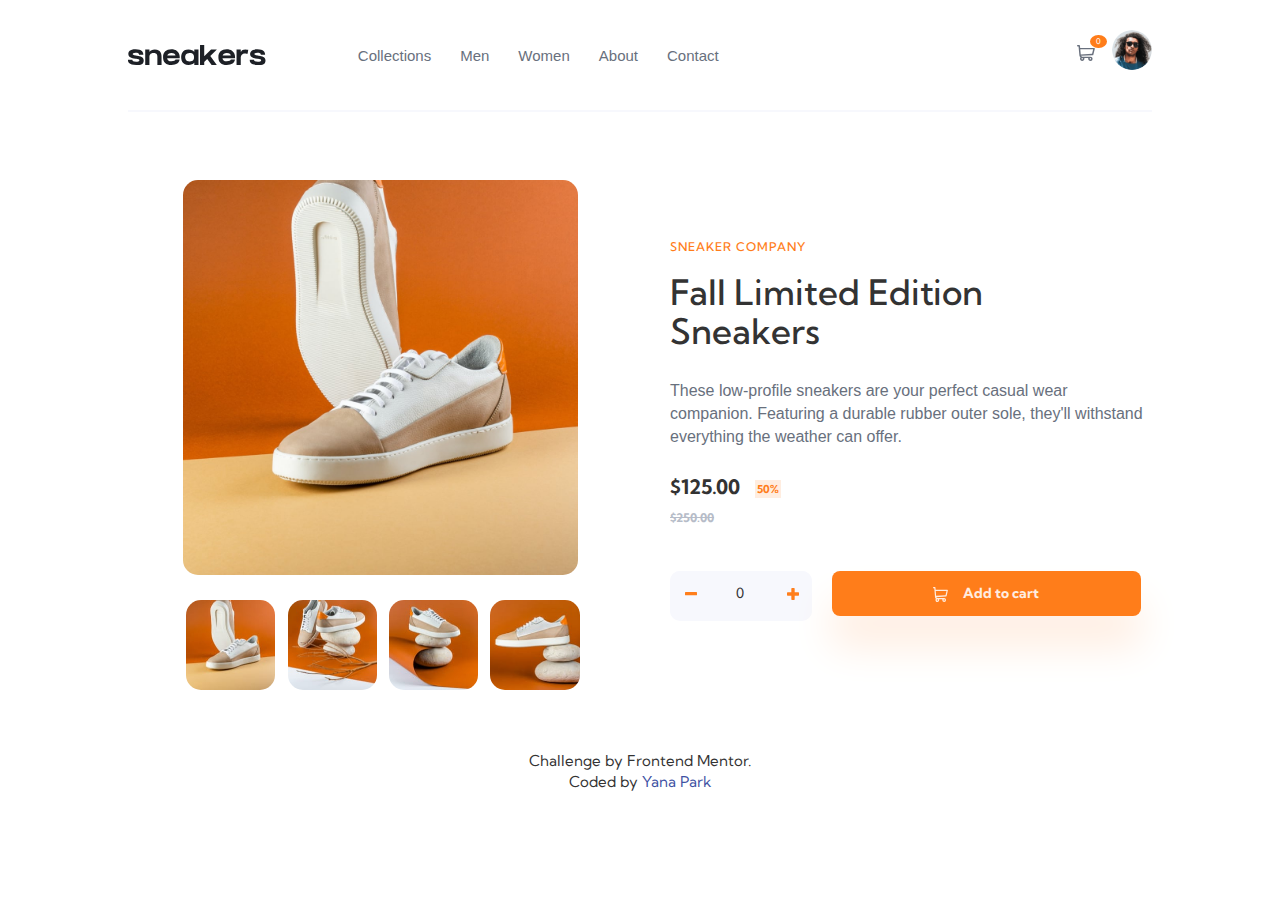
==== commit 4714d26d: "Change margins of product picture. Change margins of text colomn. Change margins of thumbnails. Chan" ====
--- a/indexMob.html
+++ b/indexMob.html
@@ -298,7 +298,7 @@
                 <!-----------------------------Main picture of product---------------------------------->
 
                 <div class="row" id="row-product">
-                    <div class="col-sm-6" href="#">
+                    <div class="col-sm-6" id="col-sm-6-pics" href="#">
                         <div>
                             <img id="product1" src=".\images\image-product-1.jpg" alt="Product 1 image">
                         </div>
@@ -322,7 +322,7 @@
                             </div>
                         </div>
                     </div>
-                    <div class="col-sm-6">
+                    <div class="col-sm-6" id="col-sm-6-text">
                         <div class="text">
 
                             <h5 id="snCompany">Sneaker Company</h5>
--- a/Project_3Mob.css
+++ b/Project_3Mob.css
@@ -710,7 +710,7 @@
     height: 80px;
     color: var(--dark_grayish_blue);
     font-family: sans-serif;
-    font-size: 14px;
+    font-size: 15px;
     background-color: white !important;
 }
 li a:hover{
@@ -724,7 +724,7 @@
     padding-right: 0px !important;
     padding-left: 0px !important;
     padding-bottom: 0px !important;
-    margin-right: 15px;
+    margin-right: 14px;
     margin-left: 15px;
     border-bottom: 4px solid white;
     
@@ -825,9 +825,12 @@
 
 
 
-    /*Product description*/
-
-    /*Gallery*/
+/*-----------------------Product description----------------------------------------------*/
+
+    /*-----Gallery-------*/
+    #col-sm-6-pics{
+        padding: 0px;
+    }
     #product1 {
         max-width: 75%;
         max-height: 75%;
@@ -836,16 +839,19 @@
         margin-left: 70px;
         margin-right: 70px;
     }
+    #thumbnail {
+        display: flex;
+        width: 77%;
+        margin-left: 61px;
+        justify-items: center;
+    }
+
 
     .column {
-
-        max-width: 100%;
-        max-height: 100%;
+        width: 100%;
+        height: 100%;
         padding-top: 25px;
-        padding-left: 10px;
-        padding-right: 10px;
-
-
+        padding-left: 3%;
     }
 
     .column img {
@@ -854,9 +860,6 @@
         max-height: 100%;
         border-radius: 15px;
         border: 3px solid none;
-
-
-
     }
 
     /*https://www.w3schools.com/howto/howto_js_tab_img_gallery.asp (hover effect)*/
@@ -864,26 +867,18 @@
         opacity: 0.5;
         border: 3px solid;
         border-color: hsl(26, 100%, 55%);
-
-    }
-
-    #thumbnail {
-        display: flex;
-        flex: 50%;
-        width: 77%;
-        margin-left: 70px;
-        margin-right: 70px;
-        justify-items: center;
-
-
-    }
-
+    }
+
+    
 
     /*Description*/
+    #col-sm-6-text{
+        padding: 0px;
+    }
     .text {
         margin-top: 130px;
-        width: 420px;
-        padding-left: 10px;
+        margin-left: 30px;
+        width: 90%;
     }
 
     #snCompany {
@@ -940,31 +935,41 @@
         /*Still couldn't figure out*/
     }
 
-    .quantity {
-        width: 34px;
-        border: none;
-        text-align: center;
-        background-color: hsl(223, 64%, 98%);
-    }
-
     .wrapper {
-        width: 120px;
-        margin-right: 10px;
+        width: 30%;
+        height: 50px;
         border: none;
         background-color: hsl(223, 64%, 98%);
         float: left;
+        margin-right: 20px;
     }
 
     .btn--minus {
         background-color: hsl(223, 64%, 98%);
-    }
-
+        width: 22%;
+        padding-right: 0px;
+        float: left;
+    }
+    .quantity {
+        width: 55%;
+        border: none;
+        padding-top: 12px;
+        background-color: hsl(223, 64%, 98%);
+    }
     .btn--plus {
         background-color: hsl(223, 64%, 98%);
+        width: 20%;
+        padding-left: 0px;
+        float: right;
     }
 
     .add {
         float: left;
+        width: 65%;
+        height: 50px;
+        margin-top: 15px;
+        margin-bottom: 15px;
+    }                          
     }
 
     #btn_cart {
@@ -982,8 +987,8 @@
         border: none;
         padding-top: 10px;
         padding-bottom: 10px;
-        padding-left: 70px;
-        padding-right: 70px;
+        padding-left: 10%;
+        padding-right: 10%;
         background-color: hsl(26, 100%, 55%);
         border-radius: 8px;
     }
